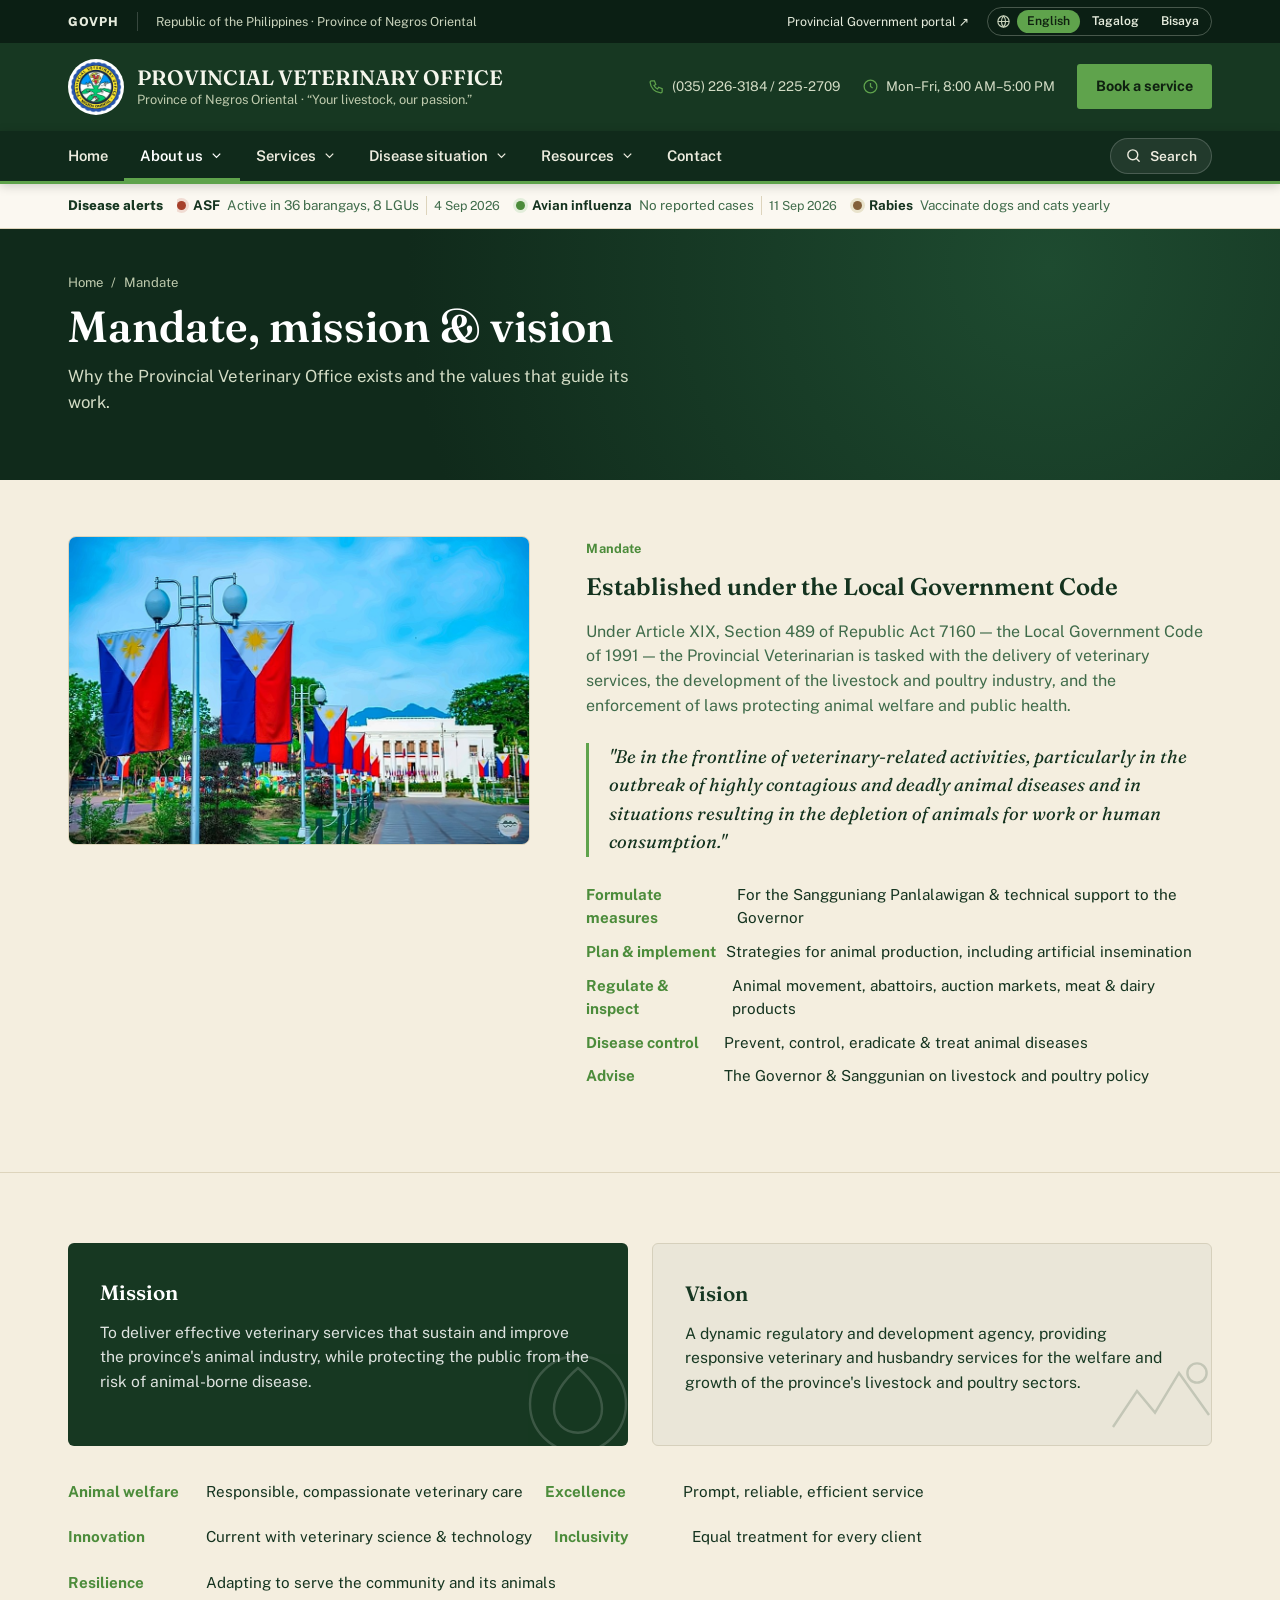
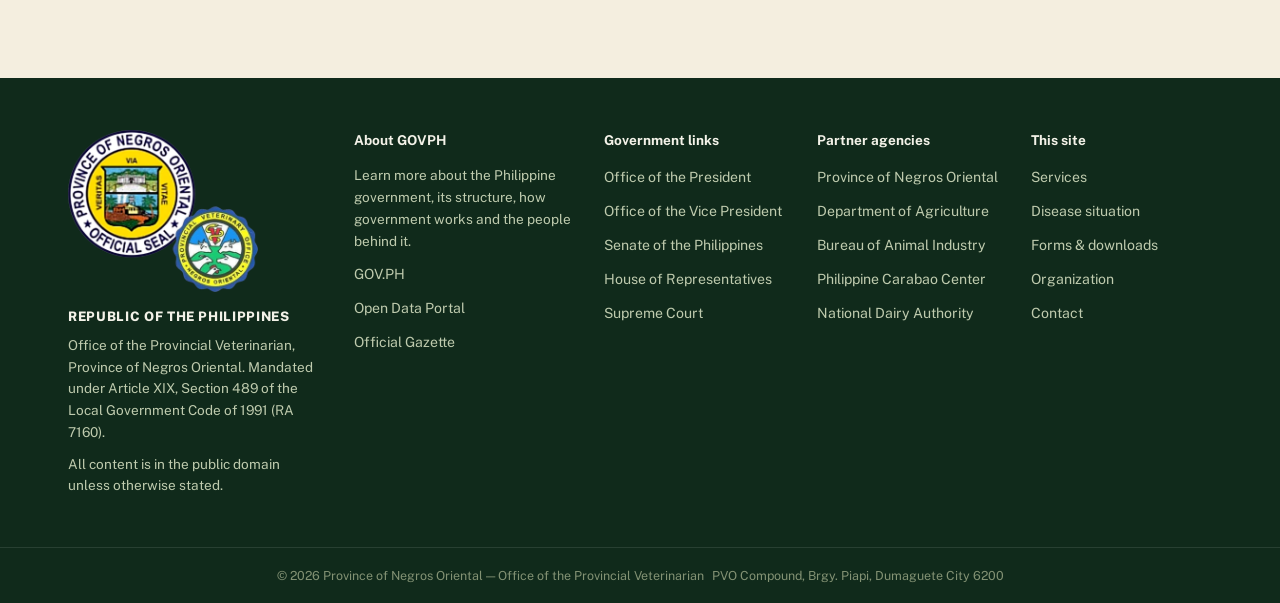
==== about.html @ 1b1973f3 "Initial commit via Netlify [skip ci]" ====
<!DOCTYPE html>
<html lang="en">
<head>
<meta charset="UTF-8">
<meta name="viewport" content="width=device-width, initial-scale=1, viewport-fit=cover">
<title>Mandate, Mission & Vision — Provincial Veterinary Office, Negros Oriental</title>
<link rel="icon" href="images/icons/favicon.ico" sizes="any">
<link rel="icon" href="images/icons/favicon-32.png" sizes="32x32" type="image/png">
<link rel="icon" href="images/icons/icon-192.png" sizes="192x192" type="image/png">
<link rel="apple-touch-icon" href="images/icons/apple-touch-icon.png">
<meta name="msapplication-TileImage" content="images/icons/mstile-270.png">
<meta name="theme-color" content="#173822">
<link rel="preconnect" href="https://fonts.googleapis.com">
<link rel="preconnect" href="https://fonts.gstatic.com" crossorigin>
<link href="https://fonts.googleapis.com/css2?family=Fraunces:opsz,wght@9..144,400;9..144,500;9..144,600;9..144,700&family=Public+Sans:wght@400;500;600;700;800&display=swap" rel="stylesheet">
<link rel="stylesheet" href="css/style.css">
</head>
<body>

<a class="skip-link" href="#main">Skip to content</a>

<div class="govph-bar">
  <div class="wrap">
    <a class="govph" href="https://www.gov.ph/" target="_blank" rel="noopener">GOVPH</a>
    <span class="gov-meta">Republic of the Philippines &middot; Province of Negros Oriental</span>
    <a class="gov-portal" href="https://negor.gov.ph/" target="_blank" rel="noopener">Provincial Government portal &#8599;</a>
  </div>
</div>

<header class="site-top">
  <div class="wrap">
    <a class="brand" href="index.html">
      <img class="mark" src="images/pvo-seal-mark.png" alt="" width="56" height="56">
      <span class="brand-text">
        <span class="office">PROVINCIAL VETERINARY OFFICE</span>
        <span class="province">Province of Negros Oriental &middot; &ldquo;Your livestock, our passion.&rdquo;</span>
      </span>
    </a>
    <div class="top-contact">
      <span><svg viewBox="0 0 24 24" fill="none" stroke="currentColor" stroke-width="1.8" aria-hidden="true"><path d="M5 4h4l2 5-2.5 1.5a11 11 0 0 0 5 5L15 13l5 2v4a2 2 0 0 1-2 2A16 16 0 0 1 3 6a2 2 0 0 1 2-2"/></svg>(035) 226-3184 / 225-2709</span>
      <span><svg viewBox="0 0 24 24" fill="none" stroke="currentColor" stroke-width="1.8" aria-hidden="true"><circle cx="12" cy="12" r="9"/><path d="M12 7v5l3 2"/></svg>Mon&ndash;Fri, 8:00 AM&ndash;5:00 PM</span>
      <a class="btn btn-primary" href="https://www.facebook.com/profile.php?id=61559705551489" target="_blank" rel="noopener">Book a service</a>
    </div>
  </div>
</header>

<div class="navbar" id="navbar">
  <div class="wrap">
    <button class="nav-toggle" id="navToggle" type="button" aria-expanded="false" aria-controls="mainMenu">
      <svg viewBox="0 0 24 24" fill="none" stroke="currentColor" stroke-width="2" stroke-linecap="round" aria-hidden="true"><path d="M3 6h18M3 12h18M3 18h18"/></svg>
      <span>Menu</span>
    </button>
    <nav class="mainnav" aria-label="Main">
      <ul class="menu" id="mainMenu">
        <li><a class="top" href="index.html">Home</a></li>
        <li class="has-sub is-current">
          <button class="top sub-toggle" type="button" aria-expanded="false" aria-controls="menu-1">About us<svg class="chev" viewBox="0 0 24 24" fill="none" stroke="currentColor" stroke-width="2" aria-hidden="true"><path d="m6 9 6 6 6-6"/></svg></button>
          <ul class="submenu" id="menu-1">
            <li><a href="about.html#about">Mandate &amp; legal basis</a></li>
            <li><a href="about.html#mission-vision">Mission, vision &amp; values</a></li>
            <li><a href="organization.html">Organizational structure</a></li>
          </ul>
        </li>
        <li class="has-sub">
          <button class="top sub-toggle" type="button" aria-expanded="false" aria-controls="menu-2">Services<svg class="chev" viewBox="0 0 24 24" fill="none" stroke="currentColor" stroke-width="2" aria-hidden="true"><path d="m6 9 6 6 6-6"/></svg></button>
          <ul class="submenu" id="menu-2">
            <li><a href="services.html#svc-health">Animal health &amp; protection</a></li>
            <li><a href="services.html#svc-production">Animal production</a></li>
            <li><a href="services.html#svc-regulation">Veterinary regulation</a></li>
            <li><a href="services.html#svc-extension">Extension &amp; outreach</a></li>
            <li><a href="services.html#svc-lgu">Services for LGUs</a></li>
            <li><a href="services.html#walkin">Before you visit</a></li>
            <li><a href="services.html#feedback">Feedback &amp; complaints</a></li>
            <li><a href="https://www.facebook.com/profile.php?id=61559705551489" target="_blank" rel="noopener">Book a service (Facebook)</a></li>
          </ul>
        </li>
        <li class="has-sub">
          <button class="top sub-toggle" type="button" aria-expanded="false" aria-controls="menu-3">Disease situation<svg class="chev" viewBox="0 0 24 24" fill="none" stroke="currentColor" stroke-width="2" aria-hidden="true"><path d="m6 9 6 6 6-6"/></svg></button>
          <ul class="submenu" id="menu-3">
            <li><a href="disease-status.html#asf">African Swine Fever</a></li>
            <li><a href="disease-status.html#avian">Avian Influenza</a></li>
            <li><a href="disease-status.html#rabies">Rabies</a></li>
            <li><a href="disease-status.html#rabies-exposed-dog">If your dog is exposed to rabies</a></li>
          </ul>
        </li>
        <li class="has-sub">
          <button class="top sub-toggle" type="button" aria-expanded="false" aria-controls="menu-4">Resources<svg class="chev" viewBox="0 0 24 24" fill="none" stroke="currentColor" stroke-width="2" aria-hidden="true"><path d="m6 9 6 6 6-6"/></svg></button>
          <ul class="submenu" id="menu-4">
            <li><a href="forms.html">Forms &amp; downloads</a></li>
            <li><a href="documents/DA-Rabies-Exposed-Dog-Poster-Filipino.pdf" download>Rabies exposed-dog poster (PDF)</a></li>
          </ul>
        </li>
        <li><a class="top" href="contact.html">Contact</a></li>
      </ul>
    </nav>
    <button class="search-open" type="button" aria-haspopup="dialog" aria-controls="siteSearch" title="Search this site (press /)">
      <svg viewBox="0 0 24 24" fill="none" stroke="currentColor" stroke-width="2" stroke-linecap="round" aria-hidden="true"><circle cx="11" cy="11" r="7"/><path d="m20 20-3.5-3.5"/></svg>
      <span>Search</span>
    </button>
  </div>
</div>


<main id="main">
  <div class="page-hero">
    <div class="wrap">
      <nav class="crumbs" aria-label="Breadcrumb"><a href="index.html">Home</a><span aria-hidden="true">/</span><span>Mandate</span></nav>
      <h1>Mandate, mission &amp; vision</h1>
      <p>Why the Provincial Veterinary Office exists and the values that guide its work.</p>
    </div>
  </div>
  <section id="about">
    <div class="wrap about-grid">
      <div>
        <img src="images/provincial-capitol.jpg" alt="The Negros Oriental Provincial Capitol in Dumaguete City, with Philippine flags lining the walkway" style="width:100%; height:auto; display:block; border-radius:8px; border:1px solid var(--line);">
      </div>
      <div>
        <span class="eyebrow">Mandate</span>
        <h2 style="margin-top:8px;">Established under the Local Government Code</h2>
        <p style="margin-top:14px; color:var(--ink-soft);">Under Article XIX, Section 489 of Republic Act 7160 — the Local Government Code of 1991 — the Provincial Veterinarian is tasked with the delivery of veterinary services, the development of the livestock and poultry industry, and the enforcement of laws protecting animal welfare and public health.</p>
        <blockquote>"Be in the frontline of veterinary-related activities, particularly in the outbreak of highly contagious and deadly animal diseases and in situations resulting in the depletion of animals for work or human consumption."</blockquote>
        <div class="who" style="margin-top:26px;">
          <div><span class="tag">Formulate measures</span><span>For the Sangguniang Panlalawigan &amp; technical support to the Governor</span></div>
          <div><span class="tag">Plan &amp; implement</span><span>Strategies for animal production, including artificial insemination</span></div>
          <div><span class="tag">Regulate &amp; inspect</span><span>Animal movement, abattoirs, auction markets, meat &amp; dairy products</span></div>
          <div><span class="tag">Disease control</span><span>Prevent, control, eradicate &amp; treat animal diseases</span></div>
          <div><span class="tag">Advise</span><span>The Governor &amp; Sanggunian on livestock and poultry policy</span></div>
        </div>
      </div>
    </div>
  </section>

  <section id="mission-vision" style="padding-top:70px;">
    <div class="wrap">
      <div class="mv-grid">
        <div class="mv-card">
          <h3>Mission</h3>
          <p>To deliver effective veterinary services that sustain and improve the province's animal industry, while protecting the public from the risk of animal-borne disease.</p>
          <svg class="glyph" viewBox="0 0 100 100" fill="none" stroke="#fff" stroke-width="2"><circle cx="50" cy="50" r="40"/><path d="M50 20c-14 12-20 24-20 34 0 12 9 20 20 20s20-8 20-20c0-10-6-22-20-34Z"/></svg>
        </div>
        <div class="mv-card">
          <h3>Vision</h3>
          <p>A dynamic regulatory and development agency, providing responsive veterinary and husbandry services for the welfare and growth of the province's livestock and poultry sectors.</p>
          <svg class="glyph" viewBox="0 0 100 100" fill="none" stroke="#fff" stroke-width="2"><path d="M10 70 L30 40 L45 58 L65 25 L90 60"/><circle cx="80" cy="25" r="8"/></svg>
        </div>
      </div>
      <div class="who" style="margin-top:34px; flex-direction:row; flex-wrap:wrap; gap:22px;">
        <div><span class="tag">Animal welfare</span><span>Responsible, compassionate veterinary care</span></div>
        <div><span class="tag">Excellence</span><span>Prompt, reliable, efficient service</span></div>
        <div><span class="tag">Innovation</span><span>Current with veterinary science &amp; technology</span></div>
        <div><span class="tag">Inclusivity</span><span>Equal treatment for every client</span></div>
        <div><span class="tag">Resilience</span><span>Adapting to serve the community and its animals</span></div>
      </div>
    </div>
  </section>
</main>

<footer class="site-footer">
  <div class="wrap footer-grid">
    <div class="footer-id">
      <img src="images/official-seals-footer.png" alt="Seals of the Province of Negros Oriental and the Provincial Veterinary Office" width="190">
      <p class="rp">Republic of the Philippines</p>
      <p>Office of the Provincial Veterinarian, Province of Negros Oriental. Mandated under Article XIX, Section 489 of the Local Government Code of 1991 (RA 7160).</p>
      <p>All content is in the public domain unless otherwise stated.</p>
    </div>
    <div>
      <h4>About GOVPH</h4>
      <p>Learn more about the Philippine government, its structure, how government works and the people behind it.</p>
      <ul>
        <li><a href="https://www.gov.ph/" target="_blank" rel="noopener">GOV.PH</a></li>
        <li><a href="https://data.gov.ph/" target="_blank" rel="noopener">Open Data Portal</a></li>
        <li><a href="https://www.officialgazette.gov.ph/" target="_blank" rel="noopener">Official Gazette</a></li>
      </ul>
    </div>
    <div>
      <h4>Government links</h4>
      <ul>
        <li><a href="https://pco.gov.ph/" target="_blank" rel="noopener">Office of the President</a></li>
        <li><a href="https://ovp.gov.ph/" target="_blank" rel="noopener">Office of the Vice President</a></li>
        <li><a href="https://web.senate.gov.ph/" target="_blank" rel="noopener">Senate of the Philippines</a></li>
        <li><a href="https://www.congress.gov.ph/" target="_blank" rel="noopener">House of Representatives</a></li>
        <li><a href="https://sc.judiciary.gov.ph/" target="_blank" rel="noopener">Supreme Court</a></li>
      </ul>
    </div>
    <div>
      <h4>Partner agencies</h4>
      <ul>
        <li><a href="https://negor.gov.ph/" target="_blank" rel="noopener">Province of Negros Oriental</a></li>
        <li><a href="https://www.da.gov.ph/" target="_blank" rel="noopener">Department of Agriculture</a></li>
        <li><a href="https://www.bai.gov.ph/" target="_blank" rel="noopener">Bureau of Animal Industry</a></li>
        <li><a href="https://www.pcc.gov.ph/" target="_blank" rel="noopener">Philippine Carabao Center</a></li>
        <li><a href="https://nda.da.gov.ph/" target="_blank" rel="noopener">National Dairy Authority</a></li>
      </ul>
    </div>
    <div>
      <h4>This site</h4>
      <ul>
        <li><a href="services.html">Services</a></li>
        <li><a href="disease-status.html">Disease situation</a></li>
        <li><a href="forms.html">Forms &amp; downloads</a></li>
        <li><a href="organization.html">Organization</a></li>
        <li><a href="contact.html">Contact</a></li>
      </ul>
    </div>
  </div>
  <div class="footer-bottom">
    <div class="wrap">
      <span>&copy; 2026 Province of Negros Oriental &mdash; Office of the Provincial Veterinarian</span>
      <span>PVO Compound, Brgy. Piapi, Dumaguete City 6200</span>
    </div>
  </div>
</footer>



<script src="js/search-index.js"></script>
<script src="js/main.js"></script>
<script src="js/i18n-dict.js"></script>
<script src="js/i18n-core.js"></script>
</body>
</html>
---- css/style.css ----
:root {
    --forest-900: #102A1B;
    --forest-800: #173822;
    --forest-700: #234C2E;
    --leaf-600: #4C8C3B;
    --leaf-500: #5FA34C;
    --leaf-100: #E3EEDB;
    --moss-600: #6E7F49;
    --moss-100: #E9E3CC;
    --soil-600: #83603A;
    --coral-600: #A6402B;
    --coral-100: #F1DCD3;
    --paper: #F4EEDF;
    --paper-raised: #FBF8F1;
    --ink: #14331F;
    --ink-soft: #3F6B4A;
    --line: #DDD4BC;
    box-sizing: border-box;
    color-scheme: light;
    padding-top: env(safe-area-inset-top, 0px);
    padding-bottom: env(safe-area-inset-bottom, 0px);
  }
  :root:not([data-theme="light"]) {
    @media (prefers-color-scheme: dark) {
      --forest-900: #0A180F; --forest-800: #112418; --forest-700: #17331F;
      --leaf-600: #6FBA5C; --leaf-500: #7FCB6C; --leaf-100: #1C2E17;
      --moss-600: #9FAE78; --moss-100: #232B1B;
      --soil-600: #B08A5C;
      --coral-600: #E08064; --coral-100: #3A2018;
      --paper: #0E120B; --paper-raised: #141910;
      --ink: #EAEBDF; --ink-soft: #ABB49B; --line: #293221;
      color-scheme: dark;
    }
  }
  :root[data-theme="dark"] {
    --forest-900: #0A180F; --forest-800: #112418; --forest-700: #17331F;
    --leaf-600: #6FBA5C; --leaf-500: #7FCB6C; --leaf-100: #1C2E17;
    --moss-600: #9FAE78; --moss-100: #232B1B;
    --soil-600: #B08A5C;
    --coral-600: #E08064; --coral-100: #3A2018;
    --paper: #0E120B; --paper-raised: #141910;
    --ink: #EAEBDF; --ink-soft: #ABB49B; --line: #293221;
    color-scheme: dark;
  }

  * { box-sizing: inherit; }
  html { scroll-behavior: smooth; scroll-padding-top: calc(64px + env(safe-area-inset-top,0px)); }
  html, body { height: 100%; }
  body {
    margin: 0; background: var(--paper); color: var(--ink);
    font-family: 'Public Sans', system-ui, sans-serif; line-height: 1.55;
    -webkit-font-smoothing: antialiased;
  }
  @media (prefers-reduced-motion: reduce) { * { animation: none !important; transition: none !important; } }
  img, svg { max-width: 100%; display: block; }
  a { color: inherit; }
  .wrap { max-width: 1200px; margin: 0 auto; padding: 0 28px; }
  h1, h2, h3 { font-family: 'Fraunces', Georgia, serif; font-weight: 600; margin: 0; }
  .eyebrow { font-size: 0.8rem; color: var(--leaf-600); font-weight: 700; letter-spacing: 0.01em; }
  .table-scroll { overflow-x: auto; }
  ::selection { background: var(--leaf-500); color: var(--forest-900); }

  /* ---------- utility bar ---------- */
  .utility {
    background: var(--forest-900); color: #E6ECDD; font-size: 0.8rem;
    border-bottom: 1px solid rgba(255,255,255,0.08);
  }
  .utility .wrap { display: flex; justify-content: space-between; align-items: center; padding: 8px 28px; gap: 16px; flex-wrap: wrap; }
  .utility a { text-decoration: none; opacity: 0.85; }
  .utility a:hover { opacity: 1; text-decoration: underline; }
  .utility-left { display: flex; gap: 18px; flex-wrap: wrap; }

  /* ---------- header ---------- */
  header.site {
    background: var(--forest-800); color: #F5F6EC; position: sticky; top: 0; z-index: 50;
    border-bottom: 1px solid rgba(255,255,255,0.08);
  }
  header.site .wrap { display: flex; align-items: center; justify-content: space-between; padding: 12px 28px; gap: 20px; }
  .header-actions { display: flex; align-items: center; gap: 16px; }
  .nav-toggle {
    display: none; align-items: center; justify-content: center;
    width: 40px; height: 40px; border-radius: 4px; cursor: pointer;
    background: transparent; border: 1px solid rgba(255,255,255,0.3); color: #F6F5EC;
  }
  .nav-toggle svg { width: 20px; height: 20px; }
  .nav-toggle:hover { border-color: #F6F5EC; }
  .nav-dropdown {
    display: none; flex-direction: column; background: var(--forest-800);
    border-bottom: 1px solid var(--line); position: relative; z-index: 45;
  }
  .nav-dropdown.open { display: flex; }
  .nav-dropdown a {
    padding: 15px 28px; color: #EDECDF; text-decoration: none; font-weight: 600;
    font-size: 0.96rem; border-top: 1px solid rgba(255,255,255,0.08);
  }
  .nav-dropdown a:first-child { border-top: none; }
  .nav-dropdown a:hover { background: rgba(255,255,255,0.06); }
  .brand { display: flex; align-items: center; gap: 13px; text-decoration: none; color: inherit; }
  .brand .mark { width: 50px; height: auto; flex: none; border-radius: 50%; background: #fff; padding: 2px; }
  .brand-text { line-height: 1.22; }
  .brand-text .office { font-family: 'Fraunces', serif; font-size: 1.08rem; font-weight: 600; }
  .brand-text .province { font-size: 0.75rem; color: #BFCBAE; }
  nav.primary { display: flex; align-items: center; gap: 26px; }
  nav.primary a { text-decoration: none; color: #EDECDF; font-size: 0.92rem; font-weight: 500; padding: 6px 2px; border-bottom: 2px solid transparent; }
  nav.primary a:hover { border-bottom-color: var(--leaf-500); }
  .btn { display: inline-flex; align-items: center; gap: 8px; padding: 10px 18px; border-radius: 3px; font-weight: 700; font-size: 0.9rem; text-decoration: none; border: 1px solid transparent; cursor: pointer; font-family: 'Public Sans', sans-serif; transition: transform 0.15s ease, background 0.15s ease; }
  .btn-primary { background: var(--leaf-500); color: #0F2110; }
  .btn-primary:hover { background: var(--leaf-600); transform: translateY(-1px); }
  .btn-ghost { background: transparent; border-color: rgba(255,255,255,0.35); color: #F6F5EC; }
  .btn-ghost:hover { border-color: #F6F5EC; }

  /* ---------- hero ---------- */
  .hero { background: radial-gradient(circle at 82% 15%, #1E4B30 0%, var(--forest-900) 55%); color: #F3F2E8; position: relative; overflow: hidden; }
  .hero .wrap { padding: 64px 28px 60px; display: grid; grid-template-columns: 1.05fr 0.95fr; gap: 48px; align-items: center; position: relative; z-index: 2; }
  .hero-copy { animation: rise 0.8s ease both; }
  .hero .scene { animation: rise 0.9s ease 0.12s both; }
  @keyframes rise { from { opacity: 0; transform: translateY(14px); } to { opacity: 1; transform: translateY(0); } }
  .hero-badges { display: flex; align-items: center; gap: 14px; margin-bottom: 22px; }
  .hero-badges img { width: 64px; height: auto; border-radius: 50%; background: #fff; padding: 3px; }
  .hero-badges .divider { width: 1px; height: 40px; background: rgba(255,255,255,0.25); }
  .hero-badges .cap { font-size: 0.78rem; color: #BFCBAE; line-height: 1.3; }
  .hero h1 { font-size: clamp(2.3rem, 4vw, 3.5rem); line-height: 1.08; color: #FFFFFF; letter-spacing: -0.01em; }
  .hero h1 em { font-style: italic; color: var(--leaf-500); }
  .hero p.lede { margin-top: 20px; font-size: 1.12rem; color: #D3DCC5; max-width: 48ch; }
  .hero .cta-row { margin-top: 32px; display: flex; gap: 14px; flex-wrap: wrap; }
  .stat-strip { margin-top: 46px; display: grid; grid-template-columns: repeat(3, 1fr); border-top: 1px solid rgba(255,255,255,0.14); }
  .stat-strip div { padding: 18px 20px 0 0; }
  .stat-strip .num { font-family: 'Fraunces', serif; font-size: 1.7rem; color: var(--leaf-500); }
  .stat-strip .label { font-size: 0.8rem; color: #BFCBAE; margin-top: 2px; }

  .hero-photos { display: grid; grid-template-columns: 1fr 1fr; gap: 10px; max-width: 400px; margin-left: auto; }
  .hero-photos img { width: 100%; aspect-ratio: 940 / 788; object-fit: cover; display: block; border-radius: 8px; border: 1px solid rgba(255,255,255,0.15); box-shadow: 0 8px 20px rgba(0,0,0,0.25); }
  .hero-photos .hp-main { grid-column: 1 / -1; }
  @media (max-width: 900px) { .hero-photos { margin: 0 auto; } }
  /* masthead banner */
  .masthead { width: 100%; overflow: hidden; border-bottom: 1px solid var(--line); background: var(--forest-900); }
  .masthead img { width: 100%; height: auto; display: block; }

  /* ---------- alert ticker ---------- */
  .alert { background: var(--coral-100); color: var(--coral-600); border-bottom: 1px solid rgba(166,64,43,0.25); }
  .alert .wrap { display: flex; align-items: center; gap: 14px; padding: 12px 28px; flex-wrap: wrap; }
  .alert .dot { width: 8px; height: 8px; border-radius: 50%; background: var(--coral-600); flex: none; animation: pulse 1.8s ease-in-out infinite; }
  @keyframes pulse { 0%,100% { opacity: 1; } 50% { opacity: 0.35; } }
  .alert a { text-decoration: underline; font-weight: 700; white-space: nowrap; }

  section { padding: 84px 0; border-bottom: 1px solid var(--line); }
  section:last-of-type { border-bottom: none; }
  .section-head { max-width: 64ch; margin-bottom: 46px; }
  .section-head h2 { font-size: clamp(1.7rem, 2.8vw, 2.3rem); margin-top: 8px; }
  .section-head p { margin-top: 14px; color: var(--ink-soft); font-size: 1.03rem; }

  /* animals we care for */
  .animal-disclosure { margin-top: 0; }
details.animal-disclosure > .disclosure-body { padding-top: 28px; }
.animal-grid { display: grid; grid-template-columns: repeat(7, 1fr); gap: 18px; }
  .animal-card { text-align: center; }
  .animal-card .badge {
    width: 88px; height: 88px; border-radius: 50%; background: var(--leaf-100);
    margin: 0 auto 14px; display: flex; align-items: center; justify-content: center;
    border: 1px solid var(--line); transition: transform 0.18s ease, background 0.18s ease;
  }
  .animal-card:hover .badge { transform: translateY(-4px) scale(1.03); background: var(--moss-100); }
  .animal-card .badge svg { width: 56px; height: 56px; }
  .animal-card .name { font-weight: 700; font-size: 0.92rem; }
  .animal-card .tag { display: block; font-size: 0.78rem; color: var(--ink-soft); margin-top: 3px; }

  /* mission/vision */
  .mv-grid { display: grid; grid-template-columns: 1fr 1fr; gap: 24px; }
  .mv-card { background: var(--forest-800); color: #F1F0E5; padding: 34px 32px; border-radius: 6px; position: relative; overflow: hidden; }
  .mv-card:nth-child(2) { background: #EAE6D8; border: 1px solid #D6D0BC; }
  .mv-card:nth-child(2) h3 { color: #173822; }
  .mv-card:nth-child(2) p { color: #173822; }
  .mv-card:nth-child(2) .glyph { stroke: #173822; opacity: 0.18; }
  .mv-card h3 { font-size: 1.3rem; color: #fff; }
  .mv-card p { margin-top: 12px; color: rgba(255,255,255,0.86); font-size: 0.98rem; }
  .mv-card .glyph { position: absolute; right: -10px; bottom: -18px; width: 120px; height: 120px; opacity: 0.16; }

  blockquote { margin: 24px 0 0; padding-left: 20px; border-left: 3px solid var(--leaf-500); font-family: 'Fraunces', serif; font-size: 1.15rem; color: var(--ink); font-style: italic; }

  /* services grid */
  .services-grid { display: grid; grid-template-columns: repeat(4, 1fr); gap: 18px; }
  .service { background: var(--paper-raised); border: 1px solid var(--line); border-radius: 6px; padding: 28px 24px; transition: transform 0.18s ease, box-shadow 0.18s ease; }
  .service:hover { transform: translateY(-4px); box-shadow: 0 10px 24px rgba(16,42,27,0.12); }
  .service .icon { width: 32px; height: 32px; color: var(--leaf-600); margin-bottom: 16px; }
  .service h3 { font-size: 1.05rem; font-family: 'Public Sans'; font-weight: 700; margin-bottom: 10px; }
  .service ul { margin: 0; padding-left: 18px; color: var(--ink-soft); font-size: 0.9rem; }
  .service li { margin-bottom: 5px; }
.services-grid { align-items: start; }
details.service { padding: 0; }
details.service:hover { transform: none; box-shadow: none; }
details.service summary { list-style: none; cursor: pointer; display: grid; grid-template-columns: auto 1fr auto; align-items: center; gap: 14px; padding: 22px 22px; border-radius: 6px; min-height: 76px; }
details.service summary::-webkit-details-marker { display: none; }
details.service summary:hover { background: var(--moss-100); }
details.service summary:focus-visible { outline: 2px solid var(--leaf-600); outline-offset: 2px; }
details.service summary .icon { margin-bottom: 0; }
details.service summary h3 { margin-bottom: 2px; }
.service-title { display: flex; flex-direction: column; }
.service-count { font-size: 0.8rem; color: var(--ink-soft); }
.service-toggle { font-size: 1.4rem; line-height: 1; color: var(--leaf-600); transition: transform 0.2s ease; }
details.service[open] .service-toggle { transform: rotate(45deg); }
details.service[open] summary { border-bottom: 1px solid var(--line); border-radius: 6px 6px 0 0; }
.service-body { padding: 16px 22px 22px; }
@media (prefers-reduced-motion: reduce) { .service-toggle { transition: none; } }
.service-photo { margin: 18px 0 0; }
.service-photo img { width: 100%; max-width: 100%; height: auto; display: block; border-radius: 6px; border: 1px solid var(--line); }
.service-photo-pair { display: grid; grid-template-columns: 1fr; gap: 8px; }
.service-photo-pair img { aspect-ratio: 940 / 788; object-fit: cover; }
.service-photo figcaption { font-size: 0.8rem; color: var(--ink-soft); margin-top: 8px; }

  /* mandate */
  .about-grid { display: grid; grid-template-columns: 0.85fr 1.15fr; gap: 56px; align-items: start; }

  /* org divisions - tabs */
  .org-tabs { display: flex; gap: 8px; flex-wrap: wrap; border-bottom: 1px solid var(--line); margin-bottom: 32px; }
  .org-tab { background: none; border: none; font-family: 'Public Sans'; font-weight: 600; font-size: 0.9rem; color: var(--ink-soft); padding: 12px 4px; cursor: pointer; border-bottom: 2px solid transparent; margin-right: 22px; }
  .org-tab { border-radius: 6px 6px 0 0; padding: 12px 14px; margin-right: 8px; transition: background 0.2s, color 0.2s; }
  .org-tab.active { color: #E3CC9A; background: var(--forest-800); border-bottom-color: var(--leaf-500); }
  :root[data-theme="dark"] .org-tab.active { color: #E3CC9A; }
  .org-panel { display: none; grid-template-columns: 1fr 1fr; gap: 40px; }
  .org-panel.active { display: grid; }
  .org-panel h4 { font-family: 'Public Sans'; font-size: 0.82rem; color: var(--leaf-600); text-transform: none; margin-bottom: 12px; font-weight: 700; }
  .org-panel ul { margin: 0; padding-left: 18px; color: var(--ink-soft); font-size: 0.94rem; }
  .org-panel li { margin-bottom: 8px; }
  .org-panel p.desc { color: var(--ink-soft); font-size: 0.96rem; margin-bottom: 16px; }

  /* org chart diagram */
  .orgchart { display: flex; flex-direction: column; align-items: center; margin-top: 56px; }
  .oc-connector { width: 1px; height: 22px; background: var(--line); }
  .oc-box {
    background: var(--paper-raised); border: 1px solid var(--line); border-radius: 6px;
    padding: 14px 22px; text-align: center; box-shadow: var(--shadow);
  }
  .oc-box.exec { background: var(--forest-800); border-color: var(--forest-700); }
  .oc-name { font-weight: 700; font-size: 0.94rem; color: var(--ink); }
  .oc-box.exec .oc-name { color: #fff; }
  .oc-title { font-size: 0.78rem; color: var(--ink-soft); margin-top: 2px; }
  .oc-box.exec .oc-title { color: #C4CFB9; }
  .oc-row { display: flex; gap: 44px; justify-content: center; flex-wrap: wrap; align-items: flex-start; }
  .oc-branch { display: flex; flex-direction: column; align-items: center; }
  .oc-sub-row { display: flex; gap: 14px; justify-content: center; flex-wrap: wrap; max-width: 640px; }
  .oc-box.small { padding: 10px 14px; min-width: 130px; }
  .oc-box.small .oc-title { color: var(--leaf-600); font-weight: 700; font-size: 0.82rem; margin-top: 0; }
  .oc-box.small .oc-name { font-size: 0.8rem; font-weight: 500; color: var(--ink-soft); margin-top: 2px; }

  /* program spotlight */
  .program { background: linear-gradient(135deg, var(--leaf-100), var(--paper-raised)); border-radius: 8px; display: grid; grid-template-columns: 1fr 1fr; border: 1px solid var(--line); overflow: hidden; }
  .program-copy { padding: 48px; }
  .program-copy h2 { font-size: 1.8rem; }
  .program-copy p { color: var(--ink-soft); margin-top: 14px; max-width: 48ch; }
  .program-copy .figures { display: flex; gap: 34px; margin-top: 26px; }
  .program-copy .figures .num { font-family: 'Fraunces', serif; font-size: 1.6rem; color: var(--soil-600); }
  .program-copy .figures .label { font-size: 0.8rem; color: var(--ink-soft); }
  .schedule { padding: 48px; border-left: 1px solid var(--line); background: var(--paper-raised); }
  .schedule h3 { font-family: 'Public Sans'; font-size: 0.95rem; margin-bottom: 16px; }
  .schedule table { width: 100%; border-collapse: collapse; font-size: 0.9rem; }
  .schedule th { text-align: left; font-weight: 700; color: var(--ink-soft); padding-bottom: 8px; border-bottom: 1px solid var(--line); font-size: 0.76rem; }
  .schedule td { padding: 8px 0; border-bottom: 1px solid var(--line); }
  .schedule td.town { font-weight: 600; }
  .schedule td.date { color: var(--ink-soft); text-align: right; }
  .schedule .note { margin-top: 14px; font-size: 0.8rem; color: var(--ink-soft); }

  /* coverage */
  .coverage { display: grid; grid-template-columns: 1fr 1fr; gap: 56px; align-items: center; }
  .coverage-copy p { color: var(--ink-soft); margin-top: 14px; }
  .who { margin-top: 24px; display: flex; flex-direction: column; gap: 10px; }
  .who div { display: flex; gap: 10px; align-items: baseline; font-size: 0.95rem; }
  .who .tag { color: var(--leaf-600); font-weight: 700; min-width: 128px; }

  .lgu-grid { display: grid; grid-template-columns: 1fr 1fr; gap: 32px; margin-top: 44px; }
  .lgu-grid h4 { font-family: 'Public Sans'; font-size: 0.85rem; color: var(--leaf-600); font-weight: 700; margin-bottom: 10px; }
  .lgu-grid p { color: var(--ink-soft); font-size: 0.92rem; line-height: 1.9; margin: 0; }

  /* steps */
  .steps { display: grid; grid-template-columns: repeat(4, 1fr); gap: 0; border-top: 1px solid var(--line); border-bottom: 1px solid var(--line); }
  .step { padding: 26px 24px 26px 0; border-right: 1px solid var(--line); }
  .step:last-child { border-right: none; }
  .step .idx { font-family: 'Fraunces', serif; color: var(--leaf-500); font-size: 2.2rem; line-height: 1; }
  .step h4 { margin: 10px 0 6px; font-size: 0.98rem; font-family: 'Public Sans'; font-weight: 700; }
  .step p { margin: 0; color: var(--ink-soft); font-size: 0.88rem; }

  /* forms & downloads */
  .forms-list { display: flex; flex-direction: column; border-top: 1px solid var(--line); }
  .form-item {
    display: flex; align-items: center; justify-content: space-between; gap: 20px;
    padding: 22px 4px; border-bottom: 1px solid var(--line);
  }
  .form-item .icon { width: 34px; height: 34px; color: var(--leaf-600); flex: none; }
  .form-item .info { display: flex; align-items: center; gap: 18px; flex: 1; min-width: 0; }
  .form-item h4 { font-family: 'Public Sans'; font-size: 1rem; font-weight: 700; margin: 0; }
  .form-item p { margin: 3px 0 0; color: var(--ink-soft); font-size: 0.88rem; }
  .form-item .btn { flex: none; }
  .law-grid { display: grid; grid-template-columns: repeat(auto-fit, minmax(230px, 1fr)); gap: 18px; margin-top: 8px; }
  .law-card { background: var(--paper-raised); border: 1px solid var(--line); border-radius: 6px; padding: 24px 22px; }
  .law-card h4 { font-family: 'Public Sans'; font-size: 0.98rem; font-weight: 700; margin-bottom: 10px; }
  .law-card ul { margin: 0; padding-left: 18px; color: var(--ink-soft); font-size: 0.88rem; }
  .law-card li { margin-bottom: 6px; }
  .law-source { margin-top: 22px; font-size: 0.82rem; color: var(--ink-soft); }

  /* ASF status */
  .zone-legend { display: flex; gap: 22px; flex-wrap: wrap; margin: 8px 0 26px; font-size: 0.86rem; color: var(--ink-soft); }
  .zone-legend span { display: inline-flex; align-items: center; gap: 7px; }
  .zone-dot { width: 10px; height: 10px; border-radius: 50%; flex: none; }
  .zone-dot.red { background: #C0392B; }
  .zone-dot.pink { background: #E893B8; }
  .zone-dot.yellow { background: #D9B22C; }
  .zone-grid { display: flex; flex-wrap: wrap; gap: 10px; }
  .zone-chip {
    display: inline-flex; align-items: center; gap: 8px; padding: 7px 13px;
    border: 1px solid var(--line); border-radius: 20px; font-size: 0.84rem; background: var(--paper-raised);
  }
  .asf-map-row { display: grid; grid-template-columns: minmax(220px, 300px) 1fr; gap: 36px; align-items: start; margin-bottom: 10px; }
  .asf-map-row .asf-map { margin: 0 !important; }
  .asf-map-row .asf-map img { width: 100% !important; max-width: 260px !important; }
  .asf-photos { margin: 0; }
  .asf-photo-grid { display: grid; grid-template-columns: 2fr 1fr; gap: 10px; }
  .asf-photo-grid img { width: 100%; max-width: 100%; aspect-ratio: 940 / 788; object-fit: cover; display: block; border-radius: 8px; border: 1px solid var(--line); }
  .asf-photo-grid img:first-child { grid-row: span 2; height: 100%; aspect-ratio: auto; }
  .asf-photos figcaption { font-size: 0.84rem; color: var(--ink-soft); margin-top: 10px; }
  @media (max-width: 760px) {
    .asf-map-row { grid-template-columns: 1fr; gap: 28px; }
    .asf-photo-grid { grid-template-columns: 1fr 1fr; }
    .asf-photo-grid img:first-child { grid-row: auto; grid-column: 1 / -1; height: auto; aspect-ratio: 940 / 788; }
  }
  .ai-row { display: grid; grid-template-columns: minmax(0, 1fr) minmax(0, 1.4fr); gap: 36px; align-items: start; margin-top: 48px; }
  .ai-row .ai-text > h3:first-child { margin-top: 0 !important; }
  .ai-photos { margin: 0; }
  .ai-photo-grid { display: grid; grid-template-columns: 1fr 1fr; gap: 10px; }
  .ai-photo-grid img { width: 100%; max-width: 100%; height: auto; aspect-ratio: 940 / 788; object-fit: cover; display: block; border-radius: 8px; border: 1px solid var(--line); }
  .ai-photos figcaption { font-size: 0.84rem; color: var(--ink-soft); margin-top: 10px; }
  @media (max-width: 760px) {
    .ai-row { grid-template-columns: 1fr; gap: 28px; }
  }
  .rb-row { display: grid; grid-template-columns: minmax(0, 1fr) minmax(0, 1.4fr); gap: 36px; align-items: start; margin-top: 48px; }
  .rb-row .rb-text > h3:first-child { margin-top: 0 !important; }
  .rb-photos { margin: 0; }
  .rb-photo-grid { display: grid; grid-template-columns: 2fr 1fr; gap: 10px; }
  .rb-photo-grid img { width: 100%; max-width: 100%; height: auto; aspect-ratio: 940 / 788; object-fit: cover; display: block; border-radius: 8px; border: 1px solid var(--line); }
  .rb-photo-grid img:first-child { grid-row: span 2; height: 100%; aspect-ratio: auto; }
  .rb-photos figcaption { font-size: 0.84rem; color: var(--ink-soft); margin-top: 10px; }
  @media (max-width: 760px) {
    .rb-row { grid-template-columns: 1fr; gap: 28px; }
    .rb-photo-grid { grid-template-columns: 1fr 1fr; }
    .rb-photo-grid img:first-child { grid-row: auto; grid-column: 1 / -1; height: auto; aspect-ratio: 940 / 788; }
  }
  .rx-guide { margin-top: 64px; padding-top: 40px; border-top: 1px solid var(--line); }
  .rx-guide h3 { font-size: 1.3rem; margin-bottom: 10px; max-width: 32ch; }
  .rx-intro { color: var(--ink-soft); font-size: 0.95rem; max-width: 70ch; margin-bottom: 26px; }
  .rx-layout { display: grid; grid-template-columns: minmax(0, 1fr) minmax(220px, 300px); gap: 36px; align-items: start; }
  .rx-cards { display: grid; grid-template-columns: 1fr 1fr; gap: 16px; margin-bottom: 16px; }
  .rx-card { background: var(--paper-raised); border: 1px solid var(--line); border-radius: 6px; padding: 20px 22px; }
  .rx-card h4 { font-family: 'Public Sans'; font-size: 0.98rem; font-weight: 700; margin: 0 0 10px; }
  .rx-card ol, .rx-card ul { margin: 0; padding-left: 20px; color: var(--ink-soft); font-size: 0.88rem; }
  .rx-card li { margin-bottom: 6px; }
  .rx-yes { border-top: 3px solid var(--leaf-600); }
  .rx-no { border-top: 3px solid var(--coral-600); }
  .rx-report { margin-top: 16px; background: var(--coral-100); color: var(--ink); border-radius: 6px; padding: 16px 20px; font-size: 0.9rem; }
  .rx-report strong { color: var(--coral-600); }
  .rx-signs { display: flex; flex-wrap: wrap; gap: 8px; margin-top: 10px; }
  .rx-signs span { border: 1px solid var(--coral-600); color: var(--coral-600); border-radius: 20px; padding: 4px 12px; font-size: 0.82rem; font-weight: 600; }
  .rx-poster { margin: 0; }
  .rx-poster img { width: 100%; max-width: 100%; height: auto; display: block; border-radius: 6px; border: 1px solid var(--line); }
  .rx-poster figcaption { font-size: 0.82rem; color: var(--ink-soft); margin-top: 8px; }
  .rx-poster figcaption a { color: var(--leaf-600); font-weight: 600; }
  @media (max-width: 900px) {
    .rx-layout { grid-template-columns: 1fr; }
    .rx-poster { max-width: 320px; }
  }
  @media (max-width: 620px) {
    .rx-cards { grid-template-columns: 1fr; }
  }
  .asf-note { margin-top: 20px; font-size: 0.86rem; color: var(--ink-soft); background: var(--moss-100); padding: 14px 16px; border-radius: 4px; }
  .price-tables { display: grid; grid-template-columns: repeat(3, 1fr); gap: 20px; margin-top: 10px; }
  .price-table { background: var(--paper-raised); border: 1px solid var(--line); border-radius: 6px; padding: 20px 22px; }
  .price-table h4 { font-family: 'Public Sans'; font-size: 0.92rem; font-weight: 700; margin-bottom: 4px; }
  .price-table .as-of { font-size: 0.76rem; color: var(--ink-soft); margin-bottom: 12px; }
  .price-table table { width: 100%; border-collapse: collapse; font-size: 0.82rem; }
  .price-table th { text-align: left; font-weight: 700; color: var(--ink-soft); padding-bottom: 6px; border-bottom: 1px solid var(--line); font-size: 0.72rem; }
  .price-table td { padding: 6px 0; border-bottom: 1px solid var(--line); }
  .price-table td.town { font-weight: 600; }
  .price-table td.num { text-align: right; color: var(--ink-soft); white-space: nowrap; }

  /* disease status tabs (namespaced separately from org tabs) */
  .dz-tabs { display: flex; gap: 8px; flex-wrap: wrap; border-bottom: 1px solid var(--line); margin-bottom: 36px; }
  .dz-tab { background: none; border: none; font-family: 'Public Sans'; font-weight: 600; font-size: 0.92rem; color: var(--ink-soft); padding: 12px 4px; cursor: pointer; border-bottom: 2px solid transparent; margin-right: 22px; }
  .dz-tab { border-radius: 6px 6px 0 0; padding: 12px 14px; margin-right: 8px; transition: background 0.2s, color 0.2s; }
  .dz-tab.active { color: #E3CC9A; background: var(--forest-800); border-bottom-color: var(--leaf-500); }
  :root[data-theme="dark"] .dz-tab.active { color: #E3CC9A; }
  .dz-panel { display: none; }
  .dz-panel.active { display: block; }
  .region-table { width: 100%; border-collapse: collapse; font-size: 0.88rem; margin-top: 6px; }
  .region-table th { text-align: left; font-weight: 700; color: var(--ink-soft); padding: 6px 10px 6px 0; border-bottom: 1px solid var(--line); font-size: 0.76rem; }
  .region-table td { padding: 7px 10px 7px 0; border-bottom: 1px solid var(--line); }
  .region-table td.num { text-align: right; color: var(--ink-soft); }

  /* collapsible sections */
  .disclosure { border: 1px solid var(--line); border-radius: 6px; margin-top: 44px; background: var(--paper-raised); }
  .disclosure summary {
    list-style: none; cursor: pointer; padding: 18px 22px; display: flex;
    align-items: center; justify-content: space-between; gap: 16px;
    font-family: 'Public Sans'; font-weight: 700; font-size: 0.98rem; color: var(--ink);
  }
  .disclosure summary::-webkit-details-marker { display: none; }
  .disclosure summary .hint { font-weight: 500; font-size: 0.82rem; color: var(--ink-soft); }
  .disclosure summary .icon-plus { font-size: 1.4rem; line-height: 1; color: var(--leaf-600); flex: none; transition: transform 0.2s ease; }
  .disclosure[open] summary .icon-plus { transform: rotate(45deg); }
  .disclosure .disclosure-body { padding: 6px 22px 28px; border-top: 1px solid var(--line); }

  /* contact */
  .contact-grid { display: grid; grid-template-columns: 1fr 1fr; gap: 28px; }
  .contact-card { background: var(--paper-raised); border: 1px solid var(--line); padding: 30px 32px; border-radius: 6px; }
  .contact-card h3 { font-family: 'Public Sans'; font-size: 1rem; margin-bottom: 16px; }
  .contact-line { display: flex; gap: 14px; padding: 10px 0; border-top: 1px solid var(--line); font-size: 0.94rem; }
  .contact-line:first-of-type { border-top: none; }
  .contact-line .k { color: var(--ink-soft); min-width: 108px; flex: none; }
  .note-box { margin-top: 18px; font-size: 0.82rem; color: var(--ink-soft); background: var(--moss-100); padding: 14px 16px; border-radius: 4px; }

  footer { background: var(--forest-900); color: #BFCBAE; }
  footer .wrap { padding: 52px 28px 34px; display: grid; grid-template-columns: 1.3fr 1fr 1fr 1fr; gap: 36px; }
  footer h4 { font-family: 'Public Sans'; font-size: 0.85rem; color: #F3F2E8; margin: 0 0 14px; }
  footer p { font-size: 0.85rem; line-height: 1.6; max-width: 40ch; }
  footer ul { list-style: none; margin: 0; padding: 0; display: flex; flex-direction: column; gap: 9px; }
  footer a { text-decoration: none; font-size: 0.88rem; color: #BFCBAE; }
  footer a:hover { color: #fff; text-decoration: underline; }
  .footer-bottom { border-top: 1px solid rgba(255,255,255,0.1); padding: 18px 28px; font-size: 0.78rem; color: #839274; display: flex; justify-content: space-between; flex-wrap: wrap; gap: 8px; }

  @media (max-width: 980px) {
    nav.primary { display: none; }
    .nav-toggle { display: flex; }
    .hero .wrap { grid-template-columns: 1fr; }
    .hero .scene { order: -1; max-width: 300px; }
    .services-grid { grid-template-columns: repeat(2, 1fr); }
    .animal-grid { grid-template-columns: repeat(3, 1fr); }
    .mv-grid { grid-template-columns: 1fr; }
    .about-grid { grid-template-columns: 1fr; }
    .org-panel { grid-template-columns: 1fr; }
    .price-tables { grid-template-columns: 1fr 1fr; }
    .oc-row { flex-direction: column; align-items: center; gap: 24px; }
    .program { grid-template-columns: 1fr; }
    .schedule { border-left: none; border-top: 1px solid var(--line); }
    .coverage { grid-template-columns: 1fr; }
    .lgu-grid { grid-template-columns: 1fr; gap: 20px; }
    .price-tables { grid-template-columns: 1fr; }
    .steps { grid-template-columns: repeat(2, 1fr); }
    .step:nth-child(2n) { border-right: none; }
    .step { border-bottom: 1px solid var(--line); }
    .contact-grid { grid-template-columns: 1fr; }
    footer .wrap { grid-template-columns: 1fr 1fr; }
  }
  @media (max-width: 620px) {
    .wrap { padding: 0 18px; }
    .utility .wrap, header.site .wrap { padding-left: 18px; padding-right: 18px; }
    .services-grid { grid-template-columns: 1fr; }
    .animal-grid { grid-template-columns: repeat(2, 1fr); }
    .steps { grid-template-columns: 1fr; }
    .step { border-right: none !important; }
    footer .wrap { grid-template-columns: 1fr; }
    .stat-strip { grid-template-columns: 1fr; gap: 14px; }
    .hero-badges img { width: 52px; }
  }

  /* ---------- multi-page additions ---------- */
  .skip-link { position: absolute; left: -9999px; top: 8px; background: var(--leaf-500); color: #0F2110; padding: 10px 16px; border-radius: 3px; font-weight: 700; z-index: 1000; }
  .skip-link:focus { left: 12px; }
  nav.primary a[aria-current="page"] { border-bottom-color: var(--leaf-500); color: #FFFFFF; }
  .nav-dropdown a[aria-current="page"] { background: rgba(255,255,255,0.08); box-shadow: inset 3px 0 0 var(--leaf-500); }
  .page-hero { background: radial-gradient(circle at 82% 15%, #1E4B30 0%, var(--forest-900) 60%); color: #F3F2E8; }
  .page-hero .wrap { padding: 44px 28px 48px; }
  .page-hero h1 { font-size: clamp(2rem, 3.4vw, 2.8rem); line-height: 1.1; color: #FFFFFF; margin-top: 10px; }
  .page-hero p { margin-top: 12px; color: #D3DCC5; font-size: 1.05rem; max-width: 60ch; }
  .crumbs { display: flex; gap: 8px; font-size: 0.82rem; color: #BFCBAE; }
  .crumbs a { color: #BFCBAE; text-decoration: none; }
  .crumbs a:hover { color: #FFFFFF; text-decoration: underline; }
  .quick-grid { display: grid; grid-template-columns: repeat(3, 1fr); gap: 18px; }
  .quick-card { display: flex; flex-direction: column; background: var(--paper-raised); border: 1px solid var(--line); border-radius: 6px; padding: 24px 22px; text-decoration: none; color: var(--ink); transition: border-color 0.15s ease, transform 0.15s ease; }
  .quick-card:hover { border-color: var(--leaf-600); transform: translateY(-2px); }
  .quick-card:focus-visible { outline: 2px solid var(--leaf-600); outline-offset: 2px; }
  .quick-card h3 { font-size: 1.1rem; margin: 0 0 8px; }
  .quick-card p { color: var(--ink-soft); font-size: 0.9rem; margin: 0 0 16px; flex: 1; }
  .quick-card .go { color: var(--leaf-600); font-weight: 700; font-size: 0.88rem; }
  .quick-card .go::after { content: " \2192"; }
  @media (max-width: 900px) { .quick-grid { grid-template-columns: repeat(2, 1fr); } }
  @media (max-width: 620px) { .quick-grid { grid-template-columns: 1fr; } }
  @media (prefers-reduced-motion: reduce) { .quick-card { transition: none; } .quick-card:hover { transform: none; } }
  .page-hero + section { padding-top: 56px; }

  /* =========================================================
     GOVPH bar, two-tier header, dropdown navigation
     ========================================================= */
  html { scroll-padding-top: 72px; }
  .govph-bar { background: #0B1F14; color: #C9D3BC; font-size: 0.78rem; }
  .govph-bar .wrap { display: flex; align-items: center; gap: 18px; padding: 7px 28px; flex-wrap: wrap; }
  .govph-bar a { color: #E6ECDD; text-decoration: none; }
  .govph-bar a:hover { text-decoration: underline; }
  .govph { font-weight: 800; letter-spacing: 0.06em; padding-right: 18px; border-right: 1px solid rgba(255,255,255,0.18); }
  .gov-portal { margin-left: auto; }
  /* Language switcher (js/i18n-core.js) */
  .lang-switch { display: inline-flex; align-items: center; gap: 2px; padding: 2px; border: 1px solid rgba(230,236,221,.28); border-radius: 999px; }
  .lang-switch svg { width: 15px; height: 15px; margin: 0 4px 0 6px; color: #C9D3BC; flex: none; }
  .lang-switch button { border: 0; background: transparent; color: #E6ECDD; font: 600 .76rem 'Public Sans', sans-serif; padding: 4px 10px; border-radius: 999px; cursor: pointer; line-height: 1.2; }
  .lang-switch button:hover { background: rgba(255,255,255,.1); }
  .lang-switch button.active { background: #5FA34C; color: #0F2110; }
  .lang-switch button:focus-visible { outline: 2px solid #7FCB6C; outline-offset: 2px; }
  .lang-switch .ls-short { display: none; }
  @media (max-width: 560px) { .lang-switch .ls-long { display: none; } .lang-switch .ls-short { display: inline; } .gov-portal { display: none; } .lang-switch { margin-left: auto; } }

  .site-top { background: var(--forest-800); color: #F5F6EC; }
  .site-top .wrap { display: flex; align-items: center; justify-content: space-between; gap: 24px; padding: 16px 28px; }
  .site-top .brand .mark { width: 56px; }
  .site-top .brand-text { display: flex; flex-direction: column; }
  .site-top .brand-text .office { font-size: 1.3rem; }
  .site-top .brand-text .province { font-size: 0.8rem; margin-top: 2px; }
  .top-contact { display: flex; align-items: center; gap: 22px; font-size: 0.84rem; color: #D3DCC5; }
  .top-contact span { display: inline-flex; align-items: center; gap: 7px; white-space: nowrap; }
  .top-contact svg { width: 17px; height: 17px; color: var(--leaf-500); flex: none; }

  .navbar { background: var(--forest-900); position: sticky; top: 0; z-index: 60; border-bottom: 3px solid var(--leaf-500); box-shadow: 0 2px 10px rgba(0,0,0,0.18); }
  .navbar .wrap { padding: 0 28px; }
  .menu { list-style: none; margin: 0; padding: 0; display: flex; align-items: stretch; }
  .menu > li { position: relative; }
  .menu .top {
    display: flex; align-items: center; gap: 6px; height: 50px; padding: 0 16px;
    color: #EDECDF; font: 600 0.92rem 'Public Sans', system-ui, sans-serif; text-decoration: none;
    background: none; border: 0; cursor: pointer; white-space: nowrap;
  }
  .menu > li:first-child .top { padding-left: 0; }
  .menu .top:hover, .menu .has-sub.open > .top, .menu .has-sub:focus-within > .top { background: rgba(255,255,255,0.07); }
  .menu > li:first-child .top:hover { background: none; color: #fff; }
  .menu .top[aria-current="page"], .menu .is-current > .top { color: #fff; box-shadow: inset 0 -3px 0 var(--leaf-500); }
  .menu .top:focus-visible, .submenu a:focus-visible { outline: 2px solid var(--leaf-500); outline-offset: -2px; }
  .chev { width: 15px; height: 15px; transition: transform 0.18s ease; }
  .has-sub.open .chev { transform: rotate(180deg); }
  .submenu {
    list-style: none; margin: 0; padding: 8px 0; position: absolute; top: 100%; left: 0; min-width: 270px;
    background: var(--paper-raised); border: 1px solid var(--line); border-top: 3px solid var(--leaf-500);
    border-radius: 0 0 6px 6px; box-shadow: 0 14px 30px rgba(16,42,27,0.18); display: none; z-index: 70;
  }
  .has-sub.open > .submenu { display: block; }
  @media (hover: hover) and (min-width: 1081px) { .has-sub:hover > .submenu { display: block; } }
  .submenu a { display: block; padding: 10px 18px; color: var(--ink); text-decoration: none; font-size: 0.9rem; }
  .submenu a:hover { background: var(--moss-100); color: var(--forest-800); }
  .nav-toggle { display: none; gap: 8px; width: auto; padding: 0 14px; height: 40px; margin: 6px 0; font: 600 0.9rem 'Public Sans', sans-serif; }
  .nav-toggle svg { width: 20px; height: 20px; }

  @media (max-width: 1080px) {
    .top-contact span { display: none; }
    .nav-toggle { display: inline-flex; }
    .mainnav .menu { display: none; flex-direction: column; padding-bottom: 10px; }
    .navbar.open .mainnav .menu { display: flex; }
    .menu .top { height: 48px; padding: 0 4px; width: 100%; justify-content: space-between; border-top: 1px solid rgba(255,255,255,0.08); }
    .menu > li:first-child .top { padding-left: 4px; }
    .menu .top[aria-current="page"], .menu .is-current > .top { box-shadow: inset 3px 0 0 var(--leaf-500); padding-left: 12px; }
    .submenu { position: static; box-shadow: none; border: 0; border-radius: 0; background: rgba(255,255,255,0.04); min-width: 0; padding: 4px 0; }
    .submenu a { color: #DDE3D2; padding: 11px 18px; }
    .submenu a:hover { background: rgba(255,255,255,0.06); color: #fff; }
  }
  @media (max-width: 620px) {
    .govph-bar .wrap, .site-top .wrap, .navbar .wrap { padding-left: 18px; padding-right: 18px; }
    .gov-meta { display: none; }
    .site-top .brand .mark { width: 46px; }
    .site-top .brand-text .office { font-size: 1.08rem; }
    .site-top .brand-text .province { display: none; }
    .top-contact .btn { padding: 9px 12px; font-size: 0.82rem; }
  }

  /* =========================================================
     Homepage carousel
     ========================================================= */
  .carousel { background: #F1EBE8; color: #14331F; padding: 38px 0 26px; border-bottom: 1px solid #E2D9D4; }
  .slides { display: grid; }
  .slide {
    grid-area: 1 / 1; display: grid; grid-template-columns: 1.05fr 0.95fr; gap: 44px; align-items: center;
    opacity: 0; visibility: hidden; transition: opacity 0.6s ease, visibility 0.6s;
  }
  .slide.is-active { opacity: 1; visibility: visible; }
  .slide-eyebrow { display: inline-block; font-size: 0.78rem; font-weight: 700; color: var(--forest-900); background: var(--leaf-500); padding: 4px 10px; border-radius: 3px; }
  .slide-title { font-family: 'Fraunces', Georgia, serif; font-size: clamp(1.9rem, 3.4vw, 3rem); line-height: 1.1; color: #14331F; margin: 16px 0 0; font-weight: 600; }
  .slide-title em { font-style: italic; color: #3E7F2E; }
  .slide-text p { margin: 16px 0 0; color: #3A4A3E; font-size: 1.05rem; max-width: 50ch; }
  .slide-ctas { margin-top: 26px; display: flex; gap: 12px; flex-wrap: wrap; }
  .slide-media img { width: 100%; aspect-ratio: 940 / 788; object-fit: cover; border-radius: 8px; border: 1px solid rgba(0,0,0,0.08); box-shadow: 0 14px 30px rgba(60,40,30,0.18); }
  .car-controls { display: flex; align-items: center; gap: 10px; margin-top: 22px; }
  .car-btn { width: 38px; height: 38px; border-radius: 50%; border: 1px solid rgba(20,51,31,0.35); background: transparent; color: #14331F; display: inline-flex; align-items: center; justify-content: center; cursor: pointer; }
  .car-btn:hover { border-color: #14331F; background: rgba(20,51,31,0.06); }
  .car-btn:focus-visible, .car-dot:focus-visible { outline: 2px solid #2E6B22; outline-offset: 2px; }
  .car-btn svg { width: 18px; height: 18px; }
  .car-pause { margin-left: 6px; }
  .car-pause .i-play { display: none; }
  .car-pause[aria-pressed="true"] .i-play { display: block; }
  .car-pause[aria-pressed="true"] .i-pause { display: none; }
  .car-dots { display: flex; gap: 8px; }
  .car-dot { width: 10px; height: 10px; padding: 0; border-radius: 50%; border: 0; background: rgba(20,51,31,0.25); cursor: pointer; }
  .car-dot[aria-current="true"] { background: #3E7F2E; width: 26px; border-radius: 5px; }
  /* Carousel sits on the light WOAH-style backdrop: dark ghost buttons there */
  .carousel .btn-ghost { border-color: rgba(20,51,31,0.4); color: #14331F; }
  .carousel .btn-ghost:hover { border-color: #14331F; background: rgba(20,51,31,0.05); }
  @media (max-width: 900px) {
    .slide { grid-template-columns: 1fr; gap: 22px; align-content: start; }
    .slide-media { order: -1; }
    .slide-media img { aspect-ratio: 16 / 10; }
  }

  .stat-band { background: var(--forest-800); color: #D3DCC5; }
  .stat-band .wrap { display: grid; grid-template-columns: repeat(4, 1fr); }
  .stat-band .wrap > div { padding: 20px 20px 20px 0; border-right: 1px solid rgba(255,255,255,0.1); display: flex; flex-direction: column; }
  .stat-band .wrap > div + div { padding-left: 20px; }
  .stat-band .wrap > div:last-child { border-right: 0; }
  .stat-band .num { font-family: 'Fraunces', serif; font-size: 1.6rem; color: var(--leaf-500); }
  .stat-band .label { font-size: 0.8rem; }
  @media (max-width: 900px) { .stat-band .wrap { grid-template-columns: 1fr 1fr; } .stat-band .wrap > div { border-right: 0; padding-left: 0 !important; } }

  /* =========================================================
     Advisories + PVO in action
     ========================================================= */
  .news-action { padding: 64px 0; }
  .na-grid { display: grid; grid-template-columns: 1fr 1.1fr; gap: 48px; align-items: start; }
  .block-head { display: flex; align-items: baseline; justify-content: space-between; gap: 16px; border-bottom: 2px solid var(--forest-800); padding-bottom: 10px; margin-bottom: 6px; }
  .block-head h2 { font-size: 1.45rem; }
  .block-head a { color: var(--leaf-600); font-weight: 700; font-size: 0.86rem; text-decoration: none; white-space: nowrap; }
  .block-head a::after { content: " \2192"; }
  .block-head a:hover { text-decoration: underline; }
  .news-list { list-style: none; margin: 0; padding: 0; }
  .news-list li { border-bottom: 1px solid var(--line); }
  .news-list a { display: block; padding: 16px 4px; text-decoration: none; color: var(--ink); }
  .news-list a:hover .news-title { color: var(--leaf-600); text-decoration: underline; }
  .news-meta { display: flex; gap: 10px; align-items: center; font-size: 0.78rem; color: var(--ink-soft); }
  .news-meta time { font-weight: 700; }
  .news-tag { background: var(--moss-100); padding: 2px 8px; border-radius: 3px; }
  .news-title { display: block; margin-top: 5px; font-weight: 600; font-size: 0.98rem; line-height: 1.4; }
  .action-grid { display: grid; grid-template-columns: repeat(3, 1fr); gap: 10px; margin-top: 16px; }
  .action-card { position: relative; display: block; border-radius: 6px; overflow: hidden; text-decoration: none; }
  .action-card img { width: 100%; aspect-ratio: 1 / 1; object-fit: cover; transition: transform 0.3s ease; }
  .action-card span { position: absolute; left: 0; right: 0; bottom: 0; padding: 26px 10px 9px; font-size: 0.78rem; font-weight: 600; color: #fff; background: linear-gradient(transparent, rgba(10,24,15,0.85)); }
  .action-card:hover img { transform: scale(1.05); }
  .action-card:focus-visible { outline: 2px solid var(--leaf-600); outline-offset: 2px; }
  @media (max-width: 900px) { .na-grid { grid-template-columns: 1fr; } }
  @media (max-width: 520px) { .action-grid { grid-template-columns: 1fr 1fr; } }

  /* =========================================================
     Quick links strip
     ========================================================= */
  .quicklinks { background: var(--forest-900); padding: 0; border-bottom: 0; }
  .ql-grid { display: grid; grid-template-columns: repeat(6, 1fr); }
  .ql { display: flex; flex-direction: column; align-items: center; gap: 10px; padding: 26px 10px; color: #EDECDF; text-decoration: none; font-weight: 700; font-size: 0.86rem; text-align: center; border-right: 1px solid rgba(255,255,255,0.08); transition: background 0.15s ease; }
  .ql:last-child { border-right: 0; }
  .ql svg { width: 30px; height: 30px; color: var(--leaf-500); }
  .ql:hover { background: rgba(255,255,255,0.06); }
  .ql:focus-visible { outline: 2px solid var(--leaf-500); outline-offset: -2px; }
  @media (max-width: 900px) { .ql-grid { grid-template-columns: repeat(3, 1fr); } .ql { border-bottom: 1px solid rgba(255,255,255,0.08); } }
  @media (max-width: 520px) { .ql-grid { grid-template-columns: repeat(2, 1fr); } }

  /* =========================================================
     GOVPH-style footer
     ========================================================= */
  .site-footer .wrap.footer-grid { display: grid; grid-template-columns: 1.4fr 1.2fr 1fr 1fr 1fr; gap: 32px; padding: 52px 28px 40px; }
  /* Seals sit directly on the footer, like the GOVPH/BAI footer seal: no card, frame or shadow */
  .footer-id img { display: block; width: 190px; max-width: 100%; height: auto; margin: 0 0 14px; background: none; padding: 0; border-radius: 0; box-shadow: none; }
  .footer-id .rp { font-weight: 800; letter-spacing: 0.05em; color: #F3F2E8; text-transform: uppercase; font-size: 0.82rem; margin: 0 0 8px; }
  .site-footer p { margin: 0 0 10px; }
  .site-footer .footer-bottom { padding: 0; }
  .site-footer .footer-bottom .wrap { display: flex; justify-content: space-between; flex-wrap: wrap; gap: 8px; padding: 18px 28px; }
  @media (max-width: 1080px) { .site-footer .wrap.footer-grid { grid-template-columns: 1fr 1fr 1fr; } .footer-id { grid-column: 1 / -1; } }
  @media (max-width: 620px) { .site-footer .wrap.footer-grid { grid-template-columns: 1fr 1fr; padding: 40px 18px 30px; } .site-footer .footer-bottom .wrap { padding: 16px 18px; } }
  @media (prefers-reduced-motion: reduce) { .slide, .action-card img, .chev { transition: none; } }
  .top-contact .btn { white-space: nowrap; }
  .avail-badge { display: inline-block; padding: 7px 14px; border-radius: 20px; background: var(--moss-100); color: var(--ink-soft); font-size: 0.82rem; font-weight: 600; white-space: nowrap; }
  .ql-grid { grid-template-columns: repeat(4, 1fr); }
  @media (max-width: 900px) { .ql-grid { grid-template-columns: repeat(2, 1fr); } }

  /* ---------- Functional organizational chart (Dec 2024) ---------- */
  .oc2 { margin-top: 64px; padding-top: 40px; border-top: 1px solid var(--line); }
  .oc2-heading h3 { font-size: 1.4rem; }
  summary.oc2-heading { list-style: none; cursor: pointer; display: flex; align-items: center; justify-content: space-between; gap: 16px; flex-wrap: wrap; border-radius: 6px; }
  summary.oc2-heading::-webkit-details-marker { display: none; }
  summary.oc2-heading:focus-visible { outline: 2px solid var(--leaf-600); outline-offset: 4px; }
  .oc2-toggle { display: inline-flex; align-items: center; gap: 8px; border: 1px solid var(--leaf-600); color: var(--leaf-600); border-radius: 999px; padding: 7px 16px; font-weight: 700; font-size: 0.88rem; white-space: nowrap; }
  .oc2-toggle::after { content: "+"; font-size: 1.1rem; line-height: 1; }
  .oc2[open] .oc2-toggle::after { content: "\2212"; }
  summary.oc2-heading:hover .oc2-toggle { background: var(--leaf-100); }
  .oc2-toggle-hide, .oc2[open] .oc2-toggle-show { display: none; }
  .oc2[open] .oc2-toggle-hide { display: inline; }
  .oc2-body { margin-top: 4px; }
  .oc2-heading p { color: var(--ink-soft); margin: 6px 0 0; font-size: 0.92rem; }
  .oc2 .pn { font-weight: 700; }
  .oc2 .pr { color: var(--ink-soft); font-size: 0.82em; font-weight: 500; }
  .oc2-exec { display: flex; flex-direction: column; align-items: center; margin-top: 28px; }
  .oc2-top { display: flex; flex-direction: column; align-items: center; text-align: center; background: var(--forest-800); color: #F3F2E8; border-radius: 6px; padding: 14px 26px; min-width: min(360px, 100%); }
  .oc2-top .pr { color: #BFCBAE; margin-top: 2px; }
  .oc2-oic { background: var(--leaf-600); }
  .oc2-oic .pr { color: #EAF3E2; }
  .oc2-line { width: 2px; height: 24px; background: var(--line); }
  .oc2-grid { display: grid; grid-template-columns: repeat(4, 1fr); gap: 16px; border-top: 2px solid var(--line); padding-top: 24px; align-items: start; }
  .oc2-card { background: var(--paper-raised); border: 1px solid var(--line); border-radius: 6px; overflow: hidden; }
  .oc2-card-head { padding: 16px 18px 14px; border-top: 4px solid var(--forest-700); border-bottom: 1px solid var(--line); }
  .oc2-admin .oc2-card-head { border-top-color: var(--moss-600); }
  .oc2-protection .oc2-card-head { border-top-color: var(--coral-600); }
  .oc2-operations .oc2-card-head { border-top-color: var(--leaf-600); }
  .oc2-production .oc2-card-head { border-top-color: var(--soil-600); }
  .oc2-card-head h3 { font-size: 1.08rem; }
  .oc2-sub { display: block; font-size: 0.76rem; color: var(--ink-soft); margin-top: 3px; }
  .oc2-lead { margin-top: 10px; font-size: 0.9rem; }
  .oc2-lead .pr { display: block; }
  .oc2-units { padding: 6px 0; }
  .oc2-unit { padding: 10px 18px; border-top: 1px solid var(--line); }
  .oc2-units > .oc2-unit:first-child { border-top: 0; }
  .oc2-unit-title { font-size: 0.74rem; font-weight: 700; color: var(--forest-700); text-transform: none; line-height: 1.35; }
  .oc2-people { list-style: none; margin: 6px 0 0; padding: 0; font-size: 0.85rem; }
  .oc2-people li { padding: 2px 0; }
  .oc2-fold summary { list-style: none; cursor: pointer; display: flex; justify-content: space-between; align-items: center; gap: 10px; }
  .oc2-fold summary::-webkit-details-marker { display: none; }
  .oc2-fold summary::after { content: "+"; color: var(--leaf-600); font-size: 1.1rem; line-height: 1; }
  .oc2-fold[open] summary::after { content: "\2212"; }
  .oc2-fold summary:focus-visible { outline: 2px solid var(--leaf-600); outline-offset: 2px; }
  .oc2-count { margin-left: auto; font-size: 0.72rem; background: var(--moss-100); color: var(--ink-soft); border-radius: 10px; padding: 1px 8px; }
  .oc2-posts { margin-top: 8px; display: flex; flex-direction: column; gap: 8px; font-size: 0.83rem; }
  .oc2-post-name { display: block; font-weight: 700; font-size: 0.78rem; color: var(--ink-soft); }
  .oc2-lgu li { display: grid; grid-template-columns: 1fr auto; column-gap: 8px; }
  .oc2-lgu .loc { grid-column: 1 / -1; font-size: 0.78rem; color: var(--ink-soft); margin-top: -2px; }
  .oc2-note { margin-top: 18px; font-size: 0.8rem; color: var(--ink-soft); }
  @media (max-width: 1080px) { .oc2-grid { grid-template-columns: 1fr 1fr; } }
  @media (max-width: 620px) { .oc2-grid { grid-template-columns: 1fr; } }

  /* ---------- Rabies Awareness Month highlights ---------- */
  .rabies-month { padding: 56px 0 8px; border-bottom: 0; }
  .rm-intro { color: var(--ink-soft); font-size: 0.93rem; max-width: 72ch; margin: 12px 0 20px; }
  .rm-grid { display: grid; grid-template-columns: repeat(4, 1fr); gap: 10px; grid-auto-flow: dense; }
  .rm-tile { position: relative; display: block; padding: 0; border: 0; border-radius: 6px; overflow: hidden; cursor: zoom-in; background: var(--moss-100); }
  .rm-tile img { width: 100%; height: 100%; aspect-ratio: 940 / 788; object-fit: cover; display: block; transition: transform 0.3s ease; }
  .rm-feature { grid-column: span 2; grid-row: span 2; }
  .rm-cap { position: absolute; left: 0; right: 0; bottom: 0; padding: 28px 12px 10px; text-align: left; color: #fff; font: 600 0.8rem 'Public Sans', sans-serif; background: linear-gradient(transparent, rgba(10,24,15,0.85)); }
  .rm-feature .rm-cap { font-size: 0.95rem; padding: 40px 16px 14px; }
  .rm-tile:hover img { transform: scale(1.04); }
  .rm-tile:focus-visible { outline: 3px solid var(--leaf-600); outline-offset: 2px; }
  @media (max-width: 900px) { .rm-grid { grid-template-columns: repeat(3, 1fr); } .rm-feature { grid-column: 1 / -1; grid-row: auto; } }
  @media (max-width: 560px) { .rm-grid { grid-template-columns: 1fr 1fr; } }

  .lightbox { border: 0; padding: 0; background: rgba(6,14,9,0.94); max-width: 100vw; max-height: 100vh; width: 100vw; height: 100vh; }
  .lightbox[open] { display: flex; align-items: center; justify-content: center; }
  .lightbox::backdrop { background: rgba(6,14,9,0.92); }
  .lightbox figure { margin: 0; max-width: min(1100px, 88vw); text-align: center; }
  .lightbox img { max-width: 100%; max-height: 80vh; border-radius: 6px; display: block; margin: 0 auto; }
  .lightbox figcaption { color: #E6ECDD; margin-top: 12px; font-size: 0.95rem; }
  /* Single tall image (e.g. ASF map): show at full size, scroll if needed */
  .lb-single { display: block; width: 60%; max-width: 260px; margin: 0 auto; padding: 0; border: 0; background: none; border-radius: 8px; cursor: zoom-in; }
  .lb-single img { width: 100%; height: auto; display: block; border-radius: 8px; border: 1px solid var(--line); transition: box-shadow 0.2s ease; }
  .lb-single:hover img { box-shadow: 0 4px 16px rgba(0,0,0,0.18); }
  .lb-single:focus-visible { outline: 3px solid var(--leaf-600); outline-offset: 3px; }
  .lb-hint { text-align: center; font-size: 0.8rem; color: var(--ink-soft); margin-top: 6px; }
  .lb-nav[hidden] { display: none; }
  .lightbox.lb-tall { overflow: auto; }
  .lightbox.lb-tall[open] { align-items: flex-start; }
  .lightbox.lb-tall figure { max-width: none; margin: 72px auto 32px; padding: 0 12px; }
  .lightbox.lb-tall img { max-height: none; width: min(855px, 94vw); height: auto; background: #fff; }
  .lb-close, .lb-nav { position: fixed; background: rgba(255,255,255,0.1); color: #fff; border: 1px solid rgba(255,255,255,0.3); border-radius: 50%; width: 46px; height: 46px; font-size: 1.8rem; line-height: 1; cursor: pointer; display: flex; align-items: center; justify-content: center; }
  .lb-close { top: calc(16px + env(safe-area-inset-top, 0px)); right: 16px; }
  .lb-prev { left: 16px; top: 50%; transform: translateY(-50%); }
  .lb-next { right: 16px; top: 50%; transform: translateY(-50%); }
  .lb-close:hover, .lb-nav:hover { background: rgba(255,255,255,0.2); }
  .lb-close:focus-visible, .lb-nav:focus-visible { outline: 2px solid var(--leaf-500); outline-offset: 2px; }
  @media (max-width: 560px) { .lb-nav { top: auto; bottom: calc(16px + env(safe-area-inset-bottom, 0px)); transform: none; } }
  @media (prefers-reduced-motion: reduce) { .rm-tile img { transition: none; } }
  .blaides-congress, .livestock-assessment { padding-top: 48px; }
  .rm-credit { margin: 10px 0 0; font-size: .8rem; color: var(--ink-soft); }
  .rm-grid[hidden] + .rm-credit { display: none; }
  /* Full-width tile for wide (2:1) photos */
  .rm-wide { grid-column: 1 / -1; }
  .rm-wide img { aspect-ratio: 2 / 1; }
  .rm-wide .rm-cap { font-size: 0.95rem; padding: 40px 16px 14px; }
  .rm-tile[hidden] { display: none; }
  .btn-outline { background: transparent; color: var(--forest-800); border-color: var(--forest-800); }
  .btn-outline:hover { background: var(--forest-800); color: #fff; }
  .btn-outline:focus-visible { outline: 2px solid var(--leaf-600); outline-offset: 2px; }

  /* ---------- Downloadable forms (Sep 2026) ---------- */
  .forms-group-title { font-size: 1.25rem; margin: 40px 0 6px; }
  .section-head + .forms-group-title { margin-top: 0; }
  .forms-group-note { color: var(--ink-soft); font-size: 0.92rem; margin: 0 0 14px; max-width: 72ch; }
  .forms-group-title + .forms-list { margin-top: 12px; }
  .form-item .file-meta { font-size: 0.8rem; margin-top: 4px; }
  .form-item .btn-outline svg { flex: none; }
  @media (max-width: 620px) {
    .form-item { flex-direction: column; align-items: flex-start; gap: 14px; }
    .form-item .btn { margin-left: 52px; }
  }

  /* =========================================================
     Sep 2026 additions: search, disease alerts, event feature,
     priority diseases, forms filter, back to top
     ========================================================= */
  .visually-hidden { position: absolute !important; width: 1px; height: 1px; padding: 0; margin: -1px; overflow: hidden; clip: rect(0 0 0 0); white-space: nowrap; border: 0; }

  /* Navbar search button */
  .navbar .wrap { display: flex; align-items: center; flex-wrap: wrap; column-gap: 12px; }
  .navbar .mainnav { flex: 1 1 auto; min-width: 0; }
  .search-open {
    display: inline-flex; align-items: center; gap: 8px; height: 36px; padding: 0 14px; margin-left: auto;
    background: rgba(255,255,255,0.08); color: #EDECDF; border: 1px solid rgba(255,255,255,0.18); border-radius: 18px;
    font: 600 0.86rem 'Public Sans', system-ui, sans-serif; cursor: pointer;
  }
  .search-open svg { width: 17px; height: 17px; }
  .search-open:hover { background: rgba(255,255,255,0.14); color: #fff; }
  .search-open:focus-visible { outline: 2px solid var(--leaf-500); outline-offset: 2px; }
  @media (max-width: 1080px) {
    .navbar .mainnav { order: 3; flex-basis: 100%; }
    .search-open { height: 40px; margin: 6px 0 6px auto; }
  }

  /* Disease alerts strip */
  .alert-strip { background: var(--paper-raised); border-bottom: 1px solid var(--line); font-size: 0.84rem; }
  .alert-strip .wrap { display: flex; align-items: center; gap: 14px; min-height: 44px; }
  .as-label { font-weight: 800; color: var(--forest-800); white-space: nowrap; }
  .alert-strip ul { list-style: none; margin: 0; padding: 0; display: flex; gap: 6px 16px; flex-wrap: wrap; }
  .alert-strip li { white-space: nowrap; }
  @media (min-width: 1240px) { .alert-strip ul { flex-wrap: nowrap; flex: 1; min-width: 0; overflow-x: auto; scrollbar-width: none; } }
  .as-item { display: inline-flex; align-items: center; gap: 7px; padding: 6px 0; color: var(--ink); text-decoration: none; }
  .as-item strong { font-weight: 700; }
  .as-item .as-text { color: var(--ink-soft); }
  .as-item time { color: var(--ink-soft); font-size: 0.78rem; border-left: 1px solid var(--line); padding-left: 7px; }
  .as-item:hover .as-text { color: var(--ink); text-decoration: underline; }
  .as-item:focus-visible { outline: 2px solid var(--leaf-600); outline-offset: 2px; border-radius: 2px; }
  .dot { width: 9px; height: 9px; border-radius: 50%; flex: none; background: var(--leaf-600); }
  .as-active .dot, .dc-active .dot { background: var(--coral-600); box-shadow: 0 0 0 3px var(--coral-100); }
  .as-clear .dot, .dc-clear .dot { background: var(--leaf-600); box-shadow: 0 0 0 3px var(--leaf-100); }
  .as-watch .dot, .dc-watch .dot { background: var(--soil-600); box-shadow: 0 0 0 3px var(--moss-100); }
  @media (max-width: 760px) {
    .alert-strip .wrap { padding-top: 6px; padding-bottom: 6px; align-items: flex-start; flex-direction: column; gap: 2px; }
    .alert-strip ul { flex-direction: column; gap: 0; }
    .alert-strip li { white-space: normal; }
    .as-item { display: block; padding: 3px 0; }
    .as-item .dot { display: inline-block; margin-right: 8px; vertical-align: 1px; }
    .as-item strong { margin-right: 6px; }
    .as-item time { display: none; }
  }

  /* Event feature (World Rabies Day) */
  .event-feature { padding: 56px 0 0; }
  .ef-grid {
    display: grid; grid-template-columns: auto 1fr minmax(200px, 28%); gap: 28px 32px; align-items: center;
    background: var(--paper-raised); border: 1px solid var(--line); border-radius: 8px; padding: 28px; position: relative; overflow: hidden;
  }
  .ef-date { display: flex; flex-direction: column; align-items: center; justify-content: center; width: 112px; height: 112px; border-radius: 50%; background: var(--forest-800); color: #F3F2E8; text-align: center; }
  .ef-day { font-family: 'Fraunces', Georgia, serif; font-size: 2.6rem; line-height: 1; color: var(--leaf-500); }
  .ef-month { font-size: 0.8rem; font-weight: 700; margin-top: 4px; }
  .ef-kicker { margin: 0 0 6px; color: var(--coral-600); font-weight: 700; font-size: 0.85rem; }
  .ef-text h2 { font-size: clamp(1.4rem, 2.2vw, 1.75rem); line-height: 1.2; }
  .ef-text > p:not(.ef-kicker) { color: var(--ink-soft); margin: 12px 0 18px; max-width: 62ch; }
  .ef-ctas { display: flex; flex-wrap: wrap; gap: 10px; }
  .ef-photo { width: 100%; aspect-ratio: 4 / 3; object-fit: cover; object-position: 60% 40%; border-radius: 6px; }
  .ext { display: inline-block; width: 13px; height: 13px; margin-left: 5px; vertical-align: -1px; }
  .btn .ext { margin-left: 0; }
  @media (max-width: 900px) {
    .ef-grid { grid-template-columns: auto 1fr; }
    .ef-photo { grid-column: 1 / -1; aspect-ratio: 16 / 9; }
  }
  @media (max-width: 560px) {
    .ef-grid { grid-template-columns: 1fr; padding: 20px; gap: 18px; }
    .ef-date { width: auto; height: auto; flex-direction: row; gap: 8px; border-radius: 20px; padding: 6px 16px; justify-self: start; }
    .ef-day { font-size: 1.4rem; }
    .ef-month { margin: 0; }
  }

  /* World Rabies Day feature, styled after the WOAH event page (woah.org) */
  .wr { --wr-bg: #F1EBE8; --wr-ink: #14331F; --wr-soft: #3F6B4A; --wr-green: #2E6B22; --wr-rule: #1F1F1F; --wr-accent: #E1523D; --wr-mint: #D8E7DF; }
  .wr-panel { background: var(--wr-bg); color: var(--wr-ink); border-radius: 4px; padding: 26px 36px 34px; position: relative; }
  .wr-rule { height: 1px; background: rgba(31,31,31,.55); position: relative; margin: 0 0 30px; }
  .wr-rule::before { content: ""; position: absolute; left: 0; top: -1px; width: 120px; height: 3px; background: var(--wr-accent); }
  .wr-grid { display: grid; grid-template-columns: 1.15fr 0.85fr; gap: 36px; align-items: start; padding-top: 4px; }
  .wr-kicker, .wr-card-kicker { display: flex; align-items: center; gap: 10px; margin: 0 0 14px; font-size: 0.8rem; font-weight: 600; letter-spacing: .08em; text-transform: uppercase; color: var(--wr-soft); }
  .wr-mark { width: 18px; height: 18px; border-radius: 50%; flex: none; background: repeating-radial-gradient(circle at 35% 50%, var(--wr-accent) 0 1.6px, transparent 1.6px 3.4px); border: 1.5px solid var(--wr-accent); }
  .wr-title { font-family: 'Fraunces', Georgia, serif; font-weight: 600; font-size: clamp(1.9rem, 3.6vw, 2.8rem); line-height: 1.1; color: var(--wr-ink); margin: 0; }
  .wr-details { display: grid; margin: 22px 0 20px; border-top: 1px solid rgba(0,0,0,.25); }
  .wr-details > div { display: grid; grid-template-columns: 90px 1fr; gap: 16px; padding: 10px 0; border-bottom: 1px solid rgba(0,0,0,.25); }
  .wr-details dt { color: var(--wr-soft); font-size: .88rem; border-right: 1px solid rgba(0,0,0,.25); }
  .wr-details dd { margin: 0; font-weight: 600; font-size: .92rem; }
  .wr-quote { font-family: 'Fraunces', Georgia, serif; font-weight: 500; font-style: italic; font-size: clamp(1.1rem, 1.6vw, 1.3rem); line-height: 1.4; color: var(--wr-ink); margin: 0 0 14px; padding-left: 14px; border-left: 3px solid var(--leaf-500); }
  .wr-lede { color: var(--wr-soft); margin: 0 0 20px; max-width: 60ch; }
  .wr-more { display: inline-flex; align-items: center; gap: 8px; padding: 2px 0; border: 0; background: none; color: var(--wr-ink); font: 600 1.05rem 'Public Sans', sans-serif; cursor: pointer; }
  .wr-more-label { text-decoration: underline; text-underline-offset: 4px; text-decoration-thickness: 1.5px; }
  .wr-arrow { display: inline-block; width: 20px; height: 20px; color: var(--wr-green); transition: transform .2s ease; }
  .wr-more:hover .wr-arrow { transform: translateX(3px); }
  .wr-more[aria-expanded="true"] .wr-arrow { transform: rotate(90deg); }
  .wr-more:focus-visible, .wr a:focus-visible { outline: 2px solid var(--wr-green); outline-offset: 3px; }
  .wr-media { margin: 0; }
  .wr-media img { display: block; width: 100%; aspect-ratio: 4 / 3; object-fit: cover; object-position: 60% 40%; }
  .wr-body { margin-top: 34px; padding-top: 30px; border-top: 1px solid rgba(0,0,0,.35); }
  .wr-body[hidden] { display: none; }
  .wr-cols { display: grid; grid-template-columns: 1fr 1fr; gap: 36px; }
  .wr-cols-2 { margin-top: 34px; }
  .wr-body h3 { font-family: 'Fraunces', Georgia, serif; font-weight: 600; font-size: clamp(1.3rem, 2vw, 1.6rem); line-height: 1.2; color: var(--wr-ink); margin: 0 0 12px; }
  .wr-body p { color: var(--wr-soft); margin: 0 0 12px; }
  .wr-body a { color: var(--wr-ink); text-decoration: underline; text-underline-offset: 3px; }
  .wr-body a:hover { color: var(--wr-green); }
  .wr-list { margin: 0 0 14px; padding-left: 20px; color: var(--wr-soft); display: grid; gap: 6px; }
  .wr-list li::marker { color: var(--wr-green); }
  .wr-sub { font-weight: 600; }
  .wr-links, .wr-social { list-style: none; margin: 0 0 16px; padding: 0; display: grid; gap: 6px; }
  .wr-ext { display: inline-block; width: 13px; height: 13px; margin-left: 5px; vertical-align: -1px; color: var(--wr-green); }
  .wr-card { background: var(--wr-mint); padding: 22px 24px; }
  .wr-card h3 { font-size: 2rem; }
  .wr-card-kicker { padding-bottom: 12px; border-bottom: 1px solid rgba(0,0,0,.4); }
  .wr-card-facts { margin: 16px 0 0; display: grid; }
  .wr-card-facts > div { display: grid; grid-template-columns: 130px 1fr; gap: 16px; padding: 12px 0; border-top: 1px solid rgba(0,0,0,.4); }
  .wr-card-facts dt { color: var(--wr-soft); border-right: 1px solid rgba(0,0,0,.4); font-size: .9rem; }
  .wr-card-facts dd { margin: 0; font-weight: 600; font-size: .92rem; line-height: 1.8; }
  .wr-btn { display: inline-flex; align-items: center; gap: 6px; background: #1E1F24; color: #fff !important; text-decoration: none !important; padding: 12px 22px; font-weight: 600; font-size: .92rem; }
  .wr-btn:hover { background: #000; }
  .wr-btn .wr-ext { color: #fff; }
  .wr-source { margin: 28px 0 0 !important; font-size: .8rem; color: var(--wr-soft) !important; }
  @media (max-width: 900px) {
    .wr-panel { padding: 20px 22px 26px; }
    .wr-grid, .wr-cols { grid-template-columns: 1fr; gap: 24px; }
    .wr-media { order: -1; }
  }
  @media (max-width: 480px) {
    .wr-details > div, .wr-card-facts > div { grid-template-columns: 1fr; gap: 2px; }
    .wr-details dt, .wr-card-facts dt { border-right: 0; }
  }
  @media (prefers-reduced-motion: reduce) { .wr-arrow { transition: none; } }

  /* Status report / About the disease switch inside each disease tab */
  .dz-views { display: inline-flex; gap: 4px; padding: 4px; margin: 0 0 28px; background: var(--paper-raised); border: 1px solid var(--line); border-radius: 999px; }
  .dz-view-btn { border: 0; background: transparent; color: var(--ink-soft); font: 700 .9rem 'Public Sans', sans-serif; padding: 9px 18px; border-radius: 999px; cursor: pointer; }
  .dz-view-btn:hover { color: var(--ink); }
  .dz-view-btn.active { background: var(--forest-800); color: #F3F2E8; }
  .dz-view-btn:focus-visible { outline: 2px solid var(--leaf-600); outline-offset: 2px; }
  .dz-view { display: none; }
  .dz-view.active { display: block; }
  .dz-view .rz { margin-bottom: 0; }

  /* Rabies disease block, styled after the WOAH rabies page (woah.org) */
  .rz { --rz-ink: #14331F; --rz-soft: #3F6B4A; --rz-green: #2E6B22; background: var(--wr-bg); color: var(--rz-ink); border-radius: 4px; padding: 26px 36px 30px; margin-bottom: 44px; }
  .rz-rule { height: 1px; background: rgba(31,31,31,.55); position: relative; margin: 0 0 28px; }
  .rz-rule::before { content: ""; position: absolute; left: 0; top: -1px; width: 120px; height: 3px; background: var(--wr-accent); }
  .rz-hero { display: grid; grid-template-columns: minmax(200px, 0.8fr) 1.2fr; gap: 36px; align-items: end; padding-bottom: 28px; border-bottom: 1px solid rgba(0,0,0,.3); }
  .rz-title { font-family: 'Fraunces', Georgia, serif; font-weight: 600; font-size: clamp(2.6rem, 5.5vw, 4rem); line-height: 1; margin: 0; color: var(--rz-ink); }
  .rz-lead { font-size: 1.08rem; line-height: 1.6; margin: 0; color: var(--rz-soft); }
  .rz-block { padding: 30px 0; border-bottom: 1px solid rgba(0,0,0,.3); }
  .rz-block h3 { font-family: 'Fraunces', Georgia, serif; font-weight: 600; font-size: clamp(1.3rem, 2vw, 1.6rem); line-height: 1.2; margin: 0 0 14px; color: var(--rz-ink); }
  .rz-cols { display: grid; grid-template-columns: 1fr 1fr; gap: 32px; }
  .rz-cols p, .rz-text { color: var(--rz-soft); margin: 0 0 12px; max-width: 75ch; }
  .rz-stats { list-style: none; margin: 22px 0 0; padding: 0; display: grid; grid-template-columns: repeat(4, 1fr); gap: 14px; }
  .rz-stats li { background: var(--wr-mint); padding: 18px 18px 20px; display: flex; flex-direction: column; gap: 8px; font-size: .92rem; color: var(--rz-soft); }
  .rz-num { font-family: 'Fraunces', Georgia, serif; font-weight: 600; font-size: 2.2rem; line-height: 1; color: var(--rz-green); }
  .rz-feature { display: grid; grid-template-columns: 1fr 1fr; gap: 36px; align-items: start; }
  .rz-photo { margin: 0; }
  .rz-photo img { display: block; width: 100%; aspect-ratio: 940 / 788; object-fit: cover; }
  .rz-photo figcaption { font-size: .85rem; color: var(--rz-soft); margin-top: 10px; }
  .rz-steps { list-style: none; counter-reset: rz; margin: 18px 0 18px; padding: 0; display: grid; grid-template-columns: repeat(2, 1fr); gap: 0 32px; }
  .rz-steps li { counter-increment: rz; position: relative; padding: 14px 0 14px 56px; border-top: 1px solid rgba(0,0,0,.25); }
  .rz-steps li::before { content: counter(rz, decimal-leading-zero); position: absolute; left: 0; top: 12px; font-family: 'Fraunces', Georgia, serif; font-weight: 600; font-size: 1.5rem; color: var(--rz-green); line-height: 1.1; }
  .rz-steps strong { display: block; color: var(--rz-ink); margin-bottom: 2px; }
  .rz-steps span { display: block; color: var(--rz-soft); font-size: .94rem; }
  .rz-faq { border-top: 1px solid rgba(0,0,0,.3); }
  .rz-faq details { border-bottom: 1px solid rgba(0,0,0,.3); }
  .rz-faq summary { list-style: none; cursor: pointer; padding: 14px 36px 14px 0; font-weight: 700; color: var(--rz-ink); position: relative; }
  .rz-faq summary::-webkit-details-marker { display: none; }
  .rz-faq summary::after { content: "+"; position: absolute; right: 4px; top: 8px; font-size: 1.5rem; color: var(--rz-green); }
  .rz-faq details[open] summary::after { content: "\2212"; }
  .rz-faq summary:focus-visible { outline: 2px solid var(--wr-accent); outline-offset: 2px; }
  .rz-faq details p { margin: 0 0 16px; color: var(--rz-soft); max-width: 80ch; }
  .rz-source { margin: 18px 0 0; font-size: .8rem; color: var(--rz-soft); }
  .rz-title-sm { font-size: clamp(2.2rem, 4.8vw, 3.4rem); }
  .rz-num-sm { font-size: 1.6rem; }
  .rz-stats-2 { grid-template-columns: 1fr 1fr; margin-top: 0; }
  .rz-list { margin-bottom: 14px; }
  .rz-stats + .rz-text { margin-top: 18px; }
  .rz-stats-3 { grid-template-columns: repeat(3, 1fr); }
  .rz-timeline { list-style: none; margin: 34px 0 0; padding: 0; display: grid; grid-template-columns: repeat(7, 1fr); border-top: 2px solid var(--rz-green); }
  .rz-timeline li { position: relative; padding: 16px 10px 0 0; font-size: .86rem; color: var(--rz-soft); display: flex; flex-direction: column; gap: 4px; }
  .rz-timeline li::before { content: ""; position: absolute; top: -7px; left: 0; width: 12px; height: 12px; border-radius: 50%; background: var(--rz-green); }
  .rz-year { font-family: 'Fraunces', Georgia, serif; font-weight: 600; font-size: 1.15rem; color: var(--rz-ink); }
  @media (max-width: 900px) {
    .rz-stats-3 { grid-template-columns: 1fr; }
    .rz-timeline { grid-template-columns: 1fr; border-top: 0; border-left: 2px solid var(--rz-green); margin-left: 6px; }
    .rz-timeline li { padding: 0 0 14px 18px; }
    .rz-timeline li::before { top: 4px; left: -7px; }
  }
  /* Ways of hiding longer content in the About views */
  .rz-arrow { width: 18px; height: 18px; flex: none; transition: transform .2s ease; }
  /* 1. Read more fade */
  .rz-more.is-ready .rz-more-body { max-height: 230px; overflow: hidden; position: relative; transition: max-height .35s ease; }
  .rz-more.is-ready .rz-more-body::after { content: ""; position: absolute; left: 0; right: 0; bottom: 0; height: 110px; background: linear-gradient(rgba(241,235,232,0), var(--wr-bg)); pointer-events: none; }
  .rz-more.is-open .rz-more-body { max-height: none; }
  .rz-more.is-open .rz-more-body::after { display: none; }
  .rz-more-btn { display: inline-flex; align-items: center; gap: 8px; margin-top: 12px; padding: 2px 0; border: 0; background: none; color: var(--rz-ink); font: 700 .98rem 'Public Sans', sans-serif; cursor: pointer; }
  .rz-more-btn span { text-decoration: underline; text-underline-offset: 4px; }
  .rz-more-btn .rz-arrow { color: var(--rz-green); transform: rotate(90deg); }
  .rz-more-btn[aria-expanded="true"] .rz-arrow { transform: rotate(-90deg); }
  /* 2 & 3. Topic cards */
  .rz-topic { display: flex; align-items: center; justify-content: space-between; gap: 24px; background: var(--wr-mint); padding: 22px 24px; border-radius: 4px; }
  .rz-topic h3 { margin-bottom: 6px; }
  .rz-topic-kicker { margin: 0 0 6px; font-size: .78rem; font-weight: 700; letter-spacing: .06em; text-transform: uppercase; color: var(--rz-green); }
  .rz-topic-sum { margin: 0; color: var(--rz-soft); max-width: 62ch; }
  .rz-topic-btn { flex: none; display: inline-flex; align-items: center; gap: 8px; border: 0; background: var(--forest-800); color: #F3F2E8; font: 700 .92rem 'Public Sans', sans-serif; padding: 11px 18px; border-radius: 3px; cursor: pointer; }
  .rz-topic-btn:hover { background: #0F2A18; }
  .rz-topic-btn:hover .rz-arrow { transform: translateX(3px); }
  .rz-inline-btn[aria-expanded="true"] .rz-arrow { transform: rotate(-90deg); }
  .rz-inline-btn .rz-arrow { transform: rotate(90deg); }
  .rz-topic-btn:focus-visible, .rz-more-btn:focus-visible, .rz-ftab:focus-visible, .rz-dialog-close:focus-visible { outline: 2px solid var(--rz-green); outline-offset: 3px; }
  .rz-inline-body { margin-top: 22px; }
  .rz-inline-body[hidden] { display: none; }
  /* Pop-up window */
  .rz-dialog { border: 0; padding: 0; background: transparent; max-width: min(900px, 94vw); width: 100%; max-height: 90vh; }
  .rz-dialog::backdrop { background: rgba(6,14,9,0.72); }
  .rz-dialog-inner { position: relative; background: var(--wr-bg); color: var(--rz-ink, #14331F); padding: 30px 34px 32px; border-radius: 6px; max-height: 90vh; overflow: auto; border-top: 4px solid var(--rz-green, #2E6B22); }
  .rz-dialog .rz-dialog-inner { --rz-ink: #14331F; --rz-soft: #3F6B4A; --rz-green: #2E6B22; }
  .rz-dialog h3 { font-family: 'Fraunces', Georgia, serif; font-weight: 600; font-size: clamp(1.4rem, 2.4vw, 1.8rem); color: var(--rz-ink); margin: 0 0 14px; padding-right: 40px; }
  .rz-dialog-close { position: absolute; top: 14px; right: 14px; width: 40px; height: 40px; border-radius: 50%; border: 1px solid rgba(20,51,31,.3); background: #fff; color: var(--rz-ink); font-size: 1.6rem; line-height: 1; cursor: pointer; }
  .rz-dialog-close:hover { background: var(--wr-mint); }
  /* 4. FAQ topic tabs */
  .rz-ftabs { display: flex; flex-wrap: wrap; gap: 6px; margin: 4px 0 18px; border-bottom: 1px solid rgba(0,0,0,.25); }
  .rz-ftab { border: 0; background: none; padding: 10px 14px; margin-bottom: -1px; font: 700 .92rem 'Public Sans', sans-serif; color: var(--rz-soft); border-bottom: 3px solid transparent; cursor: pointer; }
  .rz-ftab:hover { color: var(--rz-ink); }
  .rz-ftab.active { color: var(--rz-ink); border-bottom-color: var(--rz-green); }
  .rz-fpanel { display: none; }
  .rz-fpanel.active { display: grid; grid-template-columns: 1fr 1fr; gap: 0 32px; }
  .rz-qa { padding: 14px 0; border-bottom: 1px solid rgba(0,0,0,.18); }
  .rz-qa h4 { margin: 0 0 6px; font: 700 1rem 'Public Sans', sans-serif; color: var(--rz-ink); }
  .rz-qa p { margin: 0; color: var(--rz-soft); }
  @media (max-width: 900px) {
    .rz-topic { flex-direction: column; align-items: flex-start; }
    .rz-fpanel.active { grid-template-columns: 1fr; }
    .rz-dialog-inner { padding: 24px 20px 26px; }
  }
  @media (prefers-reduced-motion: reduce) { .rz-arrow, .rz-more.is-ready .rz-more-body { transition: none; } }
  .rz-local-head { font-size: 1.25rem; margin: 0 0 14px; }
  @media (max-width: 900px) {
    .rz { padding: 20px 22px 24px; }
    .rz-hero, .rz-cols, .rz-feature { grid-template-columns: 1fr; gap: 18px; }
    .rz-stats { grid-template-columns: 1fr 1fr; }
    .rz-steps { grid-template-columns: 1fr; }
  }
  @media (max-width: 480px) { .rz-stats { grid-template-columns: 1fr; } }

  .rz .wr-kicker { color: var(--rz-soft); }
  .rz strong, .wr-body strong, .wr-lede strong { color: var(--wr-ink); }

  /* Priority animal diseases */
  .diseases { padding: 56px 0 8px; }
  .disease-grid { display: grid; grid-template-columns: repeat(3, 1fr); gap: 16px; }
  /* Mint card colour matched to the WOAH "Animal Diseases" cards (woah.org).
     Text colours are fixed inside the card so they stay readable in dark mode too. */
  .disease-card { --ink: #14331F; --ink-soft: #3F6B4A; --leaf-600: #2E6B22; --line: #B5CCBF;
    background: #D8E7DF; color: var(--ink); border: 1px solid #C2D7CB; border-radius: 6px; padding: 20px 22px 18px; display: flex; flex-direction: column; }
  .disease-card h3, .disease-card h3 a { color: var(--ink); }
  .dc-status { display: flex; align-items: center; gap: 9px; margin: 0 0 12px; font-size: 0.82rem; font-weight: 700; color: var(--ink-soft); }
  .disease-card h3 { font-size: 1.3rem; }
  .disease-card h3 a { text-decoration: none; }
  .disease-card h3 a:hover { text-decoration: underline; }
  .dc-facts { margin: 14px 0 16px; display: grid; gap: 10px; }
  .dc-facts dt { font-size: 0.78rem; font-weight: 700; color: var(--ink-soft); }
  .dc-facts dd { margin: 2px 0 0; font-size: 0.92rem; }
  .dc-links { list-style: none; margin: auto 0 0; padding: 12px 0 0; border-top: 1px solid var(--line); display: grid; gap: 6px; }
  .dc-links a { color: var(--leaf-600); font-weight: 600; font-size: 0.88rem; text-decoration: none; }
  .dc-links a:hover { text-decoration: underline; }
  .dc-links a:focus-visible, .disease-card h3 a:focus-visible { outline: 2px solid var(--leaf-600); outline-offset: 2px; }
  @media (max-width: 900px) { .disease-grid { grid-template-columns: 1fr; } }

  /* Search dialog */
  .search-dialog {
    width: min(640px, calc(100vw - 24px)); max-height: min(80vh, 720px); margin: 10vh auto auto; padding: 0;
    border: 1px solid var(--line); border-radius: 10px; background: var(--paper-raised); color: var(--ink);
    box-shadow: 0 24px 60px rgba(10,24,15,0.35); display: none; flex-direction: column; overflow: hidden;
  }
  .search-dialog[open] { display: flex; }
  .search-dialog::backdrop { background: rgba(10,24,15,0.55); }
  .sd-head { display: flex; align-items: center; gap: 10px; padding: 12px 14px; border-bottom: 1px solid var(--line); }
  .sd-head svg { width: 20px; height: 20px; color: var(--ink-soft); flex: none; }
  .sd-head input { flex: 1; min-width: 0; border: 0; background: transparent; color: var(--ink); font: 500 1.05rem 'Public Sans', system-ui, sans-serif; padding: 8px 2px; }
  .sd-head input:focus { outline: none; }
  .sd-head input::-webkit-search-cancel-button { -webkit-appearance: none; appearance: none; }
  .sd-head:focus-within { box-shadow: inset 0 -2px 0 var(--leaf-600); }
  .sd-close { border: 1px solid var(--line); background: var(--paper); color: var(--ink-soft); border-radius: 4px; font: 600 0.75rem 'Public Sans', sans-serif; padding: 4px 8px; cursor: pointer; }
  .sd-status { margin: 0; padding: 10px 18px 0; font-size: 0.82rem; color: var(--ink-soft); }
  .sd-status:empty { display: none; }
  .sd-results { list-style: none; margin: 0; padding: 6px 8px 10px; overflow-y: auto; }
  .sd-results a { display: grid; gap: 2px; padding: 10px 12px; border-radius: 6px; text-decoration: none; color: var(--ink); }
  .sd-results a:hover, .sd-results a:focus { background: var(--moss-100); outline: none; }
  .sd-results a:focus-visible { box-shadow: inset 0 0 0 2px var(--leaf-600); }
  .sd-kicker { font-size: 0.74rem; font-weight: 700; color: var(--leaf-600); }
  .sd-title { font-weight: 700; }
  .sd-desc { font-size: 0.86rem; color: var(--ink-soft); display: -webkit-box; -webkit-line-clamp: 2; -webkit-box-orient: vertical; overflow: hidden; }
  .sd-results mark { background: var(--leaf-100); color: inherit; border-radius: 2px; padding: 0 1px; }
  .sd-suggest { display: flex; flex-wrap: wrap; align-items: center; gap: 8px; padding: 14px 18px 18px; font-size: 0.84rem; color: var(--ink-soft); }
  .sd-suggest[hidden] { display: none; }
  .sd-suggest button { border: 1px solid var(--line); background: var(--paper); color: var(--ink); border-radius: 14px; padding: 5px 12px; font: 600 0.82rem 'Public Sans', sans-serif; cursor: pointer; }
  .sd-suggest button:hover { border-color: var(--leaf-600); }
  .sd-suggest button:focus-visible, .sd-close:focus-visible { outline: 2px solid var(--leaf-600); outline-offset: 2px; }
  @media (max-width: 560px) { .search-dialog { margin-top: 12px; max-height: calc(100vh - 24px); } }

  /* Forms page: find a form */
  .forms-filter { display: grid; gap: 6px; max-width: 460px; margin: -18px 0 36px; }
  .forms-filter label { font-weight: 700; font-size: 0.9rem; }
  .forms-filter input { font: 500 1rem 'Public Sans', system-ui, sans-serif; padding: 11px 14px; border: 1px solid var(--line); border-radius: 6px; background: var(--paper-raised); color: var(--ink); }
  .forms-filter input:focus { outline: 2px solid var(--leaf-600); outline-offset: 1px; border-color: var(--leaf-600); }
  .forms-filter-status { margin: 0; font-size: 0.84rem; color: var(--ink-soft); min-height: 1.2em; }
  .forms-filter + .forms-group-title { margin-top: 0; }
  .forms-list[hidden], .forms-group-title[hidden], .forms-group-note[hidden], .form-item[hidden] { display: none; }

  /* Back to top */
  .to-top {
    position: fixed; right: max(18px, env(safe-area-inset-right, 0px)); bottom: calc(18px + env(safe-area-inset-bottom, 0px)); z-index: 55;
    width: 44px; height: 44px; border-radius: 50%; border: 0; cursor: pointer;
    background: var(--forest-800); color: #F3F2E8; box-shadow: 0 6px 18px rgba(10,24,15,0.3); display: grid; place-items: center;
  }
  .to-top[hidden] { display: none; }
  .to-top svg { width: 20px; height: 20px; }
  .to-top:hover { background: var(--leaf-600); }
  .to-top:focus-visible { outline: 3px solid var(--leaf-500); outline-offset: 2px; }
  @media print { .alert-strip, .to-top, .search-open, .event-feature { display: none !important; } }
  .nw { white-space: nowrap; }


  /* Photo highlights: single cover photo that opens each gallery */
  .rm-grid[hidden], .g-cover[hidden], .g-hide[hidden] { display: none; }
  .g-cover {
    position: relative; display: block; width: 100%; padding: 0; border: 0; border-radius: 8px; overflow: hidden;
    cursor: pointer; background: var(--moss-100); text-align: left; font: inherit;
  }
  .g-cover img { width: 100%; aspect-ratio: 16 / 7; object-fit: cover; object-position: center 55%; display: block; transition: transform 0.4s ease; }
  .g-cover-text {
    position: absolute; left: 0; right: 0; bottom: 0; display: flex; align-items: flex-end; justify-content: space-between; gap: 16px; flex-wrap: wrap;
    padding: 70px 24px 22px; color: #fff; background: linear-gradient(transparent, rgba(10,24,15,0.88));
  }
  .g-cover-title { font-family: 'Fraunces', Georgia, serif; font-size: clamp(1.15rem, 2.2vw, 1.6rem); font-weight: 600; line-height: 1.2; max-width: 30ch; }
  .g-cover-cta {
    display: inline-flex; align-items: center; gap: 8px; flex: none; padding: 10px 16px; border-radius: 3px;
    background: var(--leaf-500); color: #0F2110; font: 700 0.9rem 'Public Sans', system-ui, sans-serif;
  }
  .g-cover-cta svg { width: 16px; height: 16px; }
  .g-cover:hover img { transform: scale(1.03); }
  .g-cover:hover .g-cover-cta { background: var(--leaf-600); color: #fff; }
  .g-cover:focus-visible { outline: 3px solid var(--leaf-600); outline-offset: 3px; }
  .g-hide { margin-top: 16px; }
  @media (max-width: 620px) {
    .g-cover img { aspect-ratio: 4 / 3; }
    .g-cover-text { padding: 60px 16px 16px; }
  }
  @media (prefers-reduced-motion: reduce) { .g-cover img { transition: none; } }
  @media (max-width: 560px) { .block-head { flex-wrap: wrap; row-gap: 4px; } .block-head h2 { flex: 1 1 100%; } }

/* =========================================================
   Services: Citizen's Charter tiles and procedure pop-up
   ========================================================= */
.cc-tools { display: flex; flex-wrap: wrap; align-items: center; gap: 12px 16px; margin: -18px 0 36px; }
.cc-search { position: relative; flex: 1 1 320px; max-width: 460px; }
.cc-search svg { position: absolute; left: 14px; top: 50%; width: 18px; height: 18px; transform: translateY(-50%); color: var(--ink-soft); }
.cc-search input { width: 100%; font: inherit; font-size: 0.95rem; color: var(--ink); background: var(--paper-raised); border: 1px solid var(--line); border-radius: 999px; padding: 11px 16px 11px 42px; }
.cc-search input:focus { outline: 2px solid var(--leaf-600); outline-offset: 1px; border-color: transparent; }
.cc-chips { display: flex; flex-wrap: wrap; gap: 8px; }
.cc-chip { font: inherit; font-size: 0.85rem; font-weight: 600; color: var(--ink-soft); background: transparent; border: 1px solid var(--line); border-radius: 999px; padding: 7px 14px; cursor: pointer; }
.cc-chip:hover { border-color: var(--leaf-600); color: var(--ink); }
.cc-chip[aria-pressed="true"] { background: var(--forest-700); border-color: var(--forest-700); color: #F3F2E8; }
.cc-chip:focus-visible { outline: 2px solid var(--leaf-600); outline-offset: 2px; }
.cc-status { flex-basis: 100%; margin: 0; font-size: 0.88rem; color: var(--ink-soft); min-height: 1.2em; }

.cc-group { --accent: var(--forest-700); margin-top: 48px; }
.cc-group:first-of-type { margin-top: 0; }
.cc-group[hidden] { display: none; }
.cc-g-health { --accent: var(--coral-600); }
.cc-g-production { --accent: var(--soil-600); }
.cc-g-regulation { --accent: var(--leaf-600); }
.cc-g-extension { --accent: var(--forest-700); }
.cc-g-general { --accent: var(--moss-600); }
.cc-g-lgu { --accent: var(--ink-soft); }
.cc-g-admin { --accent: var(--moss-600); }
.cc-group-head { display: grid; grid-template-columns: 1fr auto; gap: 4px 16px; align-items: baseline; padding-bottom: 14px; margin-bottom: 18px; border-bottom: 2px solid var(--accent); }
.cc-group-head h3 { font-size: 1.35rem; }
.cc-group-head p { grid-column: 1; margin: 0; color: var(--ink-soft); font-size: 0.92rem; max-width: 70ch; }
.cc-group-count { grid-column: 2; grid-row: 1; font-size: 0.8rem; font-weight: 700; color: var(--accent); white-space: nowrap; }

.cc-grid { display: grid; grid-template-columns: repeat(auto-fill, minmax(220px, 1fr)); gap: 14px; }
.cc-item[hidden] { display: none; }
.cc-tile { position: relative; display: block; width: 100%; height: 100%; min-height: 176px; padding: 0; text-align: left; font: inherit; color: inherit; background: var(--paper-raised); border: 1px solid var(--line); border-radius: 8px; cursor: pointer; overflow: hidden; }
.cc-tile:focus-visible { outline: 3px solid var(--leaf-600); outline-offset: 2px; }
.cc-face { display: flex; flex-direction: column; height: 100%; padding: 18px 18px 16px; }
.cc-icon-wrap { display: inline-flex; align-items: center; justify-content: center; width: 46px; height: 46px; border-radius: 50%; background: color-mix(in srgb, var(--accent) 14%, transparent); color: var(--accent); margin-bottom: 14px; }
.cc-icon { width: 25px; height: 25px; }
.cc-name { font-weight: 700; font-size: 0.98rem; line-height: 1.3; }
.cc-facts-line { display: flex; flex-wrap: wrap; gap: 4px 14px; margin-top: auto; padding-top: 14px; font-size: 0.8rem; color: var(--ink-soft); }
.cc-facts-line > span { display: inline-flex; align-items: center; gap: 5px; }
.cc-facts-line svg { width: 14px; height: 14px; flex: none; }
.cc-facts-line .cc-free { color: var(--leaf-600); font-weight: 600; }
.cc-peek { position: absolute; inset: 0; display: flex; flex-direction: column; padding: 18px; background: var(--accent); color: #FBF8F1; transform: translateY(101%); transition: transform 0.22s ease; }
.cc-peek-label { font-size: 0.74rem; font-weight: 700; opacity: 0.85; }
.cc-peek-who { margin-top: 6px; font-size: 0.9rem; line-height: 1.4; display: -webkit-box; -webkit-line-clamp: 5; -webkit-box-orient: vertical; overflow: hidden; }
.cc-peek-cta { margin-top: auto; padding-top: 10px; font-weight: 700; font-size: 0.88rem; text-decoration: underline; text-underline-offset: 3px; }
.cc-g-lgu .cc-peek, .cc-g-general .cc-peek, .cc-g-admin .cc-peek { background: var(--forest-800); }
@media (hover: hover) {
  .cc-tile:hover .cc-peek, .cc-tile:focus-visible .cc-peek { transform: translateY(0); }
}
@media (prefers-reduced-motion: reduce) { .cc-peek { transition: none; } }

/* Procedure pop-up */
.cc-dialog { width: min(880px, calc(100vw - 24px)); max-height: calc(100vh - 32px); padding: 0; border: 0; border-radius: 10px; background: var(--paper); color: var(--ink); box-shadow: 0 24px 70px rgba(0,0,0,0.35); }
.cc-dialog[open] { display: flex; flex-direction: column; }
.cc-dialog::backdrop { background: rgba(10,24,15,0.6); }
.cc-dialog-bar { display: flex; align-items: center; justify-content: space-between; padding: 12px 14px 12px 22px; background: var(--dlg-accent, var(--forest-800)); color: #FBF8F1; }
.cc-dialog-icon { display: inline-flex; }
.cc-dialog-icon svg { width: 28px; height: 28px; }
.cc-close { font: inherit; font-size: 1.7rem; line-height: 1; width: 40px; height: 40px; border-radius: 50%; border: 1px solid rgba(255,255,255,0.35); background: transparent; color: inherit; cursor: pointer; }
.cc-close:hover { background: rgba(255,255,255,0.12); }
.cc-close:focus-visible { outline: 2px solid #FBF8F1; outline-offset: 2px; }
.cc-dialog-body { overflow-y: auto; padding: 24px 28px 28px; overscroll-behavior: contain; }
.cc-dialog-body .cc-proc { display: block; }
.cc-kicker { margin: 0; font-size: 0.8rem; font-weight: 700; color: var(--dlg-accent, var(--leaf-600)); }
.cc-title { font-size: clamp(1.25rem, 2.6vw, 1.6rem); line-height: 1.2; margin-top: 4px; }
.cc-intro { margin: 12px 0 0; color: var(--ink-soft); max-width: 70ch; }
.cc-facts { display: grid; grid-template-columns: repeat(2, minmax(0, 1fr)); gap: 1px; margin: 20px 0 0; background: var(--line); border: 1px solid var(--line); border-radius: 6px; overflow: hidden; }
.cc-facts > div { background: var(--paper-raised); padding: 10px 14px; }
.cc-facts dt { font-size: 0.74rem; font-weight: 700; color: var(--ink-soft); }
.cc-facts dd { margin: 2px 0 0; font-size: 0.9rem; }
.cc-photo { margin: 18px 0 0; }
.cc-photo img { display: block; width: 100%; max-height: 260px; object-fit: cover; border-radius: 6px; }
.cc-dialog-body h4 { font-family: 'Public Sans', sans-serif; font-size: 1rem; font-weight: 800; margin: 26px 0 10px; }
.cc-table-wrap { overflow-x: auto; border: 1px solid var(--line); border-radius: 6px; }
.cc-reqs { width: 100%; border-collapse: collapse; font-size: 0.88rem; }
.cc-reqs th, .cc-reqs td { text-align: left; vertical-align: top; padding: 9px 12px; border-bottom: 1px solid var(--line); }
.cc-reqs thead th { background: var(--moss-100); font-size: 0.78rem; }
.cc-reqs td:last-child { color: var(--ink-soft); width: 38%; }
.cc-reqs tr:last-child td { border-bottom: 0; }
.cc-req-group th { background: var(--paper-raised); font-size: 0.82rem; color: var(--dlg-accent, var(--forest-700)); padding-top: 12px; }
.cc-none, .cc-forms { margin: 0; font-size: 0.9rem; color: var(--ink-soft); }
.cc-forms { margin-top: 10px; }
.cc-path { font-family: 'Public Sans', sans-serif; font-size: 0.86rem; font-weight: 700; color: var(--dlg-accent, var(--forest-700)); margin: 18px 0 8px; }
.cc-steps { list-style: none; margin: 0; padding: 0; }
.cc-step { display: grid; grid-template-columns: 34px 1fr; gap: 14px; padding: 14px 0; border-top: 1px solid var(--line); }
.cc-step:first-child { border-top: 0; padding-top: 4px; }
.cc-num { display: inline-flex; align-items: center; justify-content: center; width: 32px; height: 32px; border-radius: 50%; background: var(--dlg-accent, var(--forest-700)); color: #FBF8F1; font-weight: 800; font-size: 0.9rem; }
.cc-client { margin: 4px 0 0; font-weight: 700; }
.cc-actions { list-style: none; margin: 10px 0 0; padding: 0; display: grid; gap: 8px; }
.cc-actions > li { background: var(--paper-raised); border: 1px solid var(--line); border-radius: 6px; padding: 10px 12px; }
.cc-action { margin: 0; font-size: 0.9rem; }
.cc-meta { display: grid; grid-template-columns: auto auto 1fr; gap: 4px 20px; margin: 8px 0 0; font-size: 0.8rem; }
.cc-meta dt { font-size: 0.7rem; font-weight: 700; color: var(--ink-soft); }
.cc-meta dd { margin: 0; }
.cc-muted { color: var(--ink-soft); }
.cc-noact { margin: 6px 0 0; font-size: 0.86rem; }
.cc-total { display: flex; flex-wrap: wrap; align-items: baseline; gap: 6px 12px; margin: 18px 0 0; padding: 14px 16px; border-radius: 6px; background: var(--moss-100); }
.cc-total span:first-child { font-weight: 700; font-size: 0.86rem; color: var(--ink-soft); }
.cc-total strong { font-size: 1.1rem; }
.cc-source { margin: 14px 0 0; font-size: 0.78rem; color: var(--ink-soft); }
@media (max-width: 640px) {
  .cc-grid { grid-template-columns: 1fr 1fr; gap: 10px; }
  .cc-tile { min-height: 150px; }
  .cc-face { padding: 14px; }
  .cc-icon-wrap { width: 40px; height: 40px; margin-bottom: 10px; }
  .cc-name { font-size: 0.9rem; }
  .cc-dialog { width: 100vw; max-width: 100vw; max-height: 100%; height: 100%; margin: 0; border-radius: 0; }
  .cc-dialog-bar { padding-top: calc(10px + env(safe-area-inset-top, 0px)); }
  .cc-dialog-body { padding: 18px 16px calc(28px + env(safe-area-inset-bottom, 0px)); }
  .cc-facts { grid-template-columns: 1fr; }
  .cc-meta { grid-template-columns: auto 1fr; }
  .cc-meta .cc-who-cell { grid-column: 1 / -1; }
  .cc-reqs td:last-child { width: 42%; }
  .cc-group-head { grid-template-columns: 1fr; }
  .cc-group-count { grid-column: 1; grid-row: auto; }
}
@media (max-width: 380px) { .cc-grid { grid-template-columns: 1fr; } }

/* Service pledge, walk-in and feedback */
.pledge-grid { display: grid; grid-template-columns: repeat(4, 1fr); gap: 14px; margin-bottom: 44px; }
.pledge { background: var(--paper-raised); border: 1px solid var(--line); border-top: 3px solid var(--leaf-600); border-radius: 6px; padding: 18px; }
.pledge h3 { font-family: 'Public Sans', sans-serif; font-size: 0.98rem; font-weight: 700; }
.pledge p { margin: 6px 0 0; font-size: 0.9rem; color: var(--ink-soft); }
.walkin-title { font-size: 1.25rem; margin-bottom: 16px; }
.fb-grid { display: grid; grid-template-columns: repeat(2, 1fr); gap: 16px; }
.fb-item { background: var(--paper-raised); border: 1px solid var(--line); border-radius: 6px; padding: 20px 22px; }
.fb-item h3 { font-family: 'Public Sans', sans-serif; font-size: 1rem; font-weight: 700; }
.fb-item p, .fb-item li { font-size: 0.92rem; color: var(--ink-soft); }
.fb-item p { margin: 8px 0 0; }
.fb-item ul { margin: 8px 0 0; padding-left: 20px; }
@media (max-width: 1080px) { .pledge-grid { grid-template-columns: 1fr 1fr; } }
@media (max-width: 640px) { .pledge-grid, .fb-grid { grid-template-columns: 1fr; } }
@media print {
  .cc-tools, .cc-peek { display: none !important; }
  .cc-dialog[open] { position: static; box-shadow: none; max-height: none; width: auto; }
}
.cc-fold-hint { margin: 0 0 10px; font-size: 0.88rem; color: var(--ink-soft); }
.cc-fold { border: 1px solid var(--line); border-radius: 6px; background: var(--paper-raised); margin-bottom: 8px; }
.cc-fold summary { cursor: pointer; list-style: none; display: flex; align-items: center; gap: 10px; padding: 11px 14px; font-weight: 700; font-size: 0.9rem; }
.cc-fold summary::-webkit-details-marker { display: none; }
.cc-fold summary::after { content: "+"; margin-left: auto; font-size: 1.2rem; line-height: 1; color: var(--dlg-accent, var(--leaf-600)); }
.cc-fold[open] summary::after { content: "\2212"; }
.cc-fold summary:focus-visible { outline: 2px solid var(--leaf-600); outline-offset: 2px; }
.cc-fold-n { font-weight: 500; font-size: 0.78rem; color: var(--ink-soft); white-space: nowrap; }
.cc-fold .cc-table-wrap { border: 0; border-top: 1px solid var(--line); border-radius: 0 0 6px 6px; }
:root:not([data-theme="light"]) {
  @media (prefers-color-scheme: dark) {
    .cc-peek { background: color-mix(in srgb, var(--accent) 30%, #0A180F); }
  }
}
:root[data-theme="dark"] .cc-peek { background: color-mix(in srgb, var(--accent) 30%, #0A180F); }

/* Collapsible service groups and sections */
.fold-toggle { width: 34px; height: 34px; border-radius: 50%; border: 1px solid var(--accent, var(--leaf-600)); color: var(--accent, var(--leaf-600)); display: inline-flex; align-items: center; justify-content: center; flex: none; }
.fold-toggle::before { content: "+"; font-size: 1.25rem; line-height: 1; font-weight: 600; }
details[open] > summary .fold-toggle::before { content: "\2212"; }
summary.cc-group-head, .sec-fold > summary { list-style: none; cursor: pointer; }
summary.cc-group-head::-webkit-details-marker, .sec-fold > summary::-webkit-details-marker { display: none; }
summary.cc-group-head:focus-visible, .sec-fold > summary:focus-visible { outline: 2px solid var(--leaf-600); outline-offset: 4px; border-radius: 4px; }
.cc-group-head { grid-template-columns: 1fr auto auto; }
.cc-group-head .fold-toggle { grid-column: 3; grid-row: 1 / span 2; align-self: center; }
.cc-group:not([open]) > .cc-group-head { margin-bottom: 0; }
.cc-group { margin-top: 18px; }
.cc-group[open] { margin-bottom: 30px; }
summary.cc-group-head:hover .fold-toggle, .sec-fold > summary:hover .fold-toggle { background: color-mix(in srgb, var(--accent, var(--leaf-600)) 12%, transparent); }
.cc-all { font: inherit; font-size: 0.85rem; font-weight: 600; color: var(--leaf-600); background: transparent; border: 0; padding: 7px 4px; cursor: pointer; text-decoration: underline; text-underline-offset: 3px; }
.cc-all:focus-visible { outline: 2px solid var(--leaf-600); outline-offset: 2px; }
.sec-fold > summary.section-head { position: relative; max-width: none; padding-right: 56px; margin-bottom: 0; }
.sec-fold > summary.section-head > * { max-width: 64ch; }
.sec-fold > summary .fold-toggle { position: absolute; right: 0; top: 50%; transform: translateY(-50%); }
.sec-fold[open] > summary.section-head { margin-bottom: 40px; }
section.sec-foldable { padding: 48px 0; }
@media (max-width: 640px) {
  .cc-group-head { grid-template-columns: 1fr auto; }
  .cc-group-head .fold-toggle { grid-column: 2; grid-row: 1 / span 3; }
}
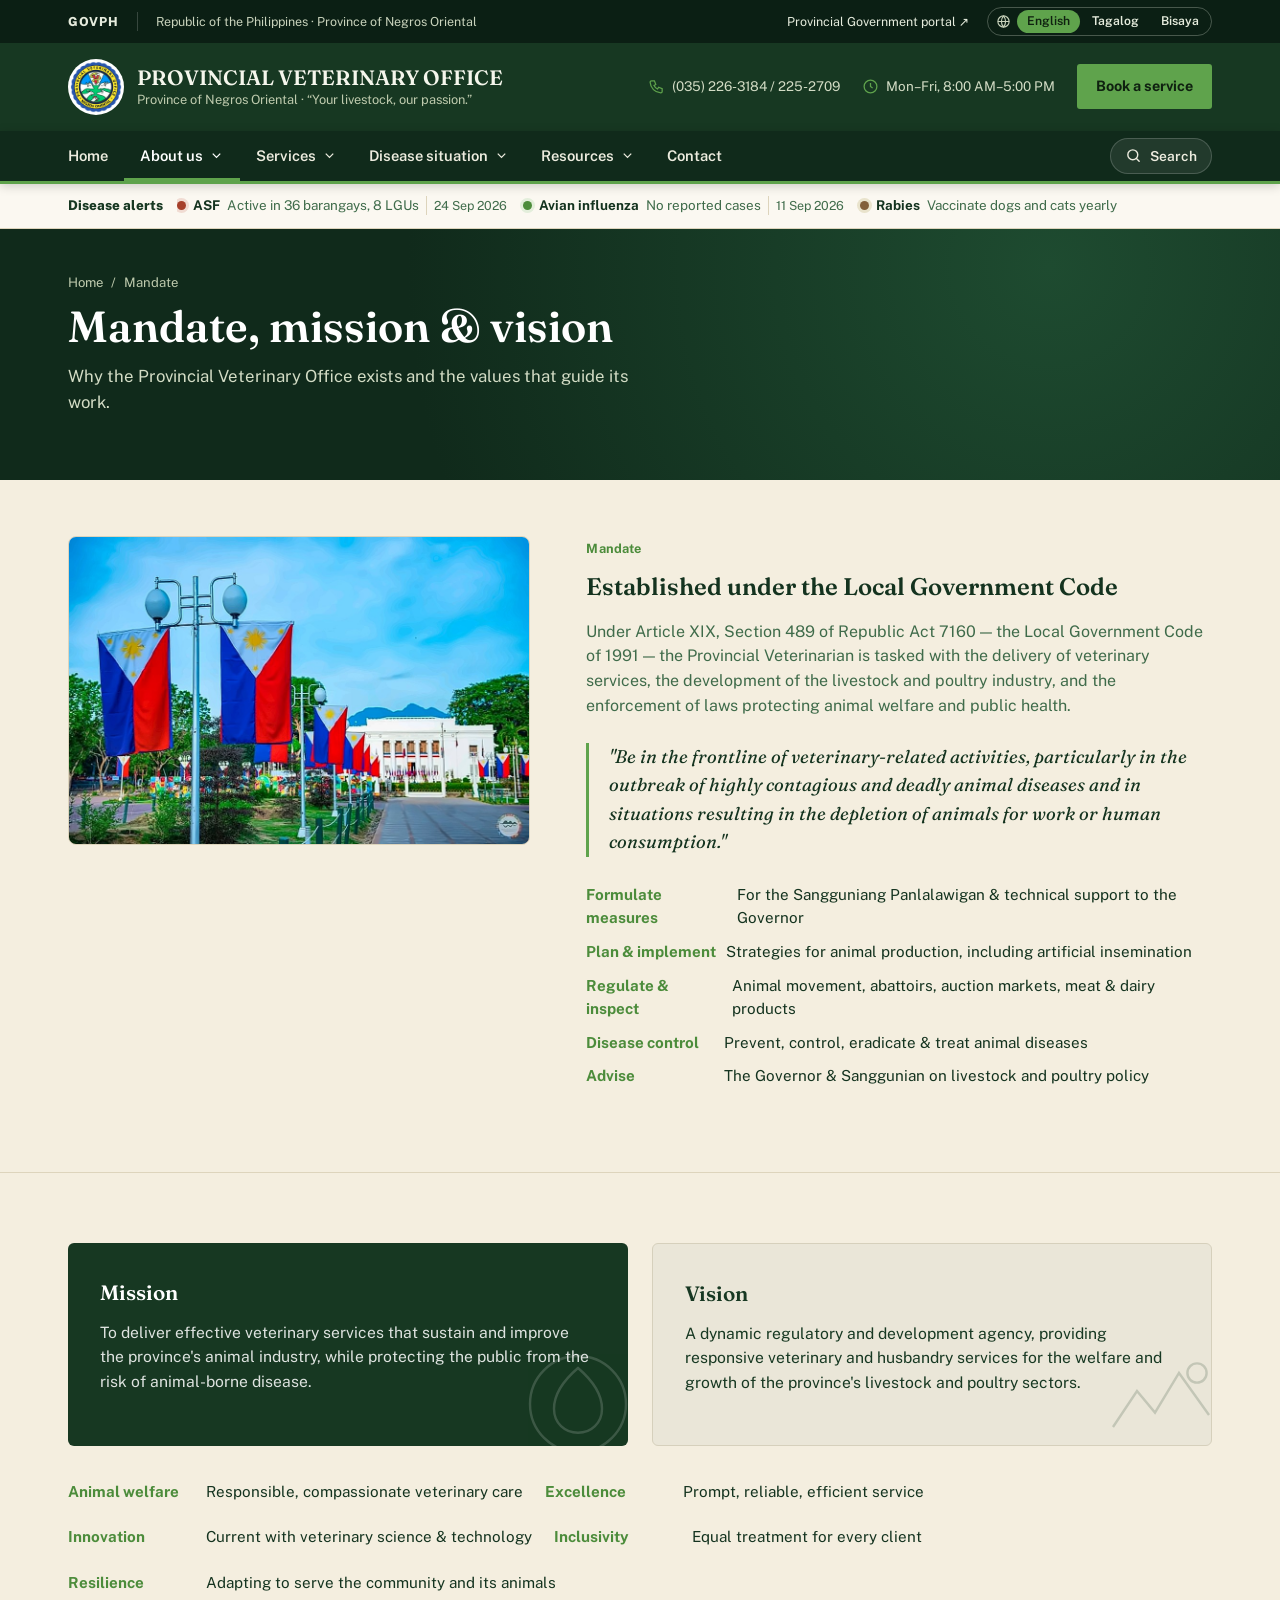
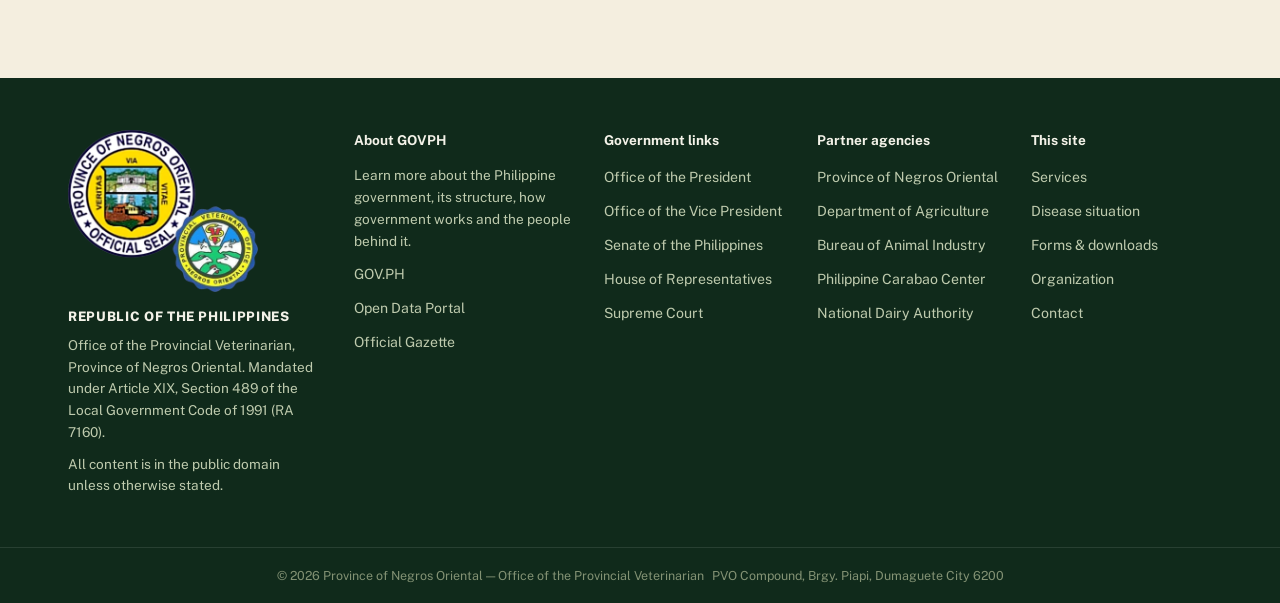
==== commit c3695059: "Update ASF status with new maps and bulletin #2026-17; fix document link case - Add "LGUs with activ" ====
--- a/about.html
+++ b/about.html
@@ -87,7 +87,7 @@
           <button class="top sub-toggle" type="button" aria-expanded="false" aria-controls="menu-4">Resources<svg class="chev" viewBox="0 0 24 24" fill="none" stroke="currentColor" stroke-width="2" aria-hidden="true"><path d="m6 9 6 6 6-6"/></svg></button>
           <ul class="submenu" id="menu-4">
             <li><a href="forms.html">Forms &amp; downloads</a></li>
-            <li><a href="documents/DA-Rabies-Exposed-Dog-Poster-Filipino.pdf" download>Rabies exposed-dog poster (PDF)</a></li>
+            <li><a href="documents/da-rabies-exposed-dog-poster-filipino.pdf" download>Rabies exposed-dog poster (PDF)</a></li>
           </ul>
         </li>
         <li><a class="top" href="contact.html">Contact</a></li>
--- a/css/style.css
+++ b/css/style.css
@@ -308,6 +308,17 @@
     display: inline-flex; align-items: center; gap: 8px; padding: 7px 13px;
     border: 1px solid var(--line); border-radius: 20px; font-size: 0.84rem; background: var(--paper-raised);
   }
+  /* ASF status: two provincial maps + national bulletin */
+  .asf-maps { display: grid; grid-template-columns: repeat(3, minmax(0, 1fr)); gap: 28px; align-items: start; }
+  .asf-map-card { margin: 0; }
+  .asf-map-card h3 { font-size: 1.05rem; line-height: 1.3; margin: 0 0 12px; min-height: 2.6em; }
+  .asf-map-card .lb-single { width: 100%; max-width: 280px; margin: 0; }
+  .asf-map-card .lb-single img { max-height: 460px; width: 100%; object-fit: contain; background: #fff; }
+  .asf-map-card figcaption { font-size: .84rem; color: var(--ink-soft); margin-top: 10px; max-width: 32ch; }
+  .lb-hint.asf-maps-hint { text-align: left; margin: 14px 0 0; }
+  .asf-photo-row { margin-top: 40px; }
+  @media (max-width: 900px) { .asf-maps { grid-template-columns: 1fr 1fr; } }
+  @media (max-width: 560px) { .asf-maps { grid-template-columns: 1fr; } .asf-map-card .lb-single { max-width: 320px; } .asf-map-card h3 { min-height: 0; } }
   .asf-map-row { display: grid; grid-template-columns: minmax(220px, 300px) 1fr; gap: 36px; align-items: start; margin-bottom: 10px; }
   .asf-map-row .asf-map { margin: 0 !important; }
   .asf-map-row .asf-map img { width: 100% !important; max-width: 260px !important; }
